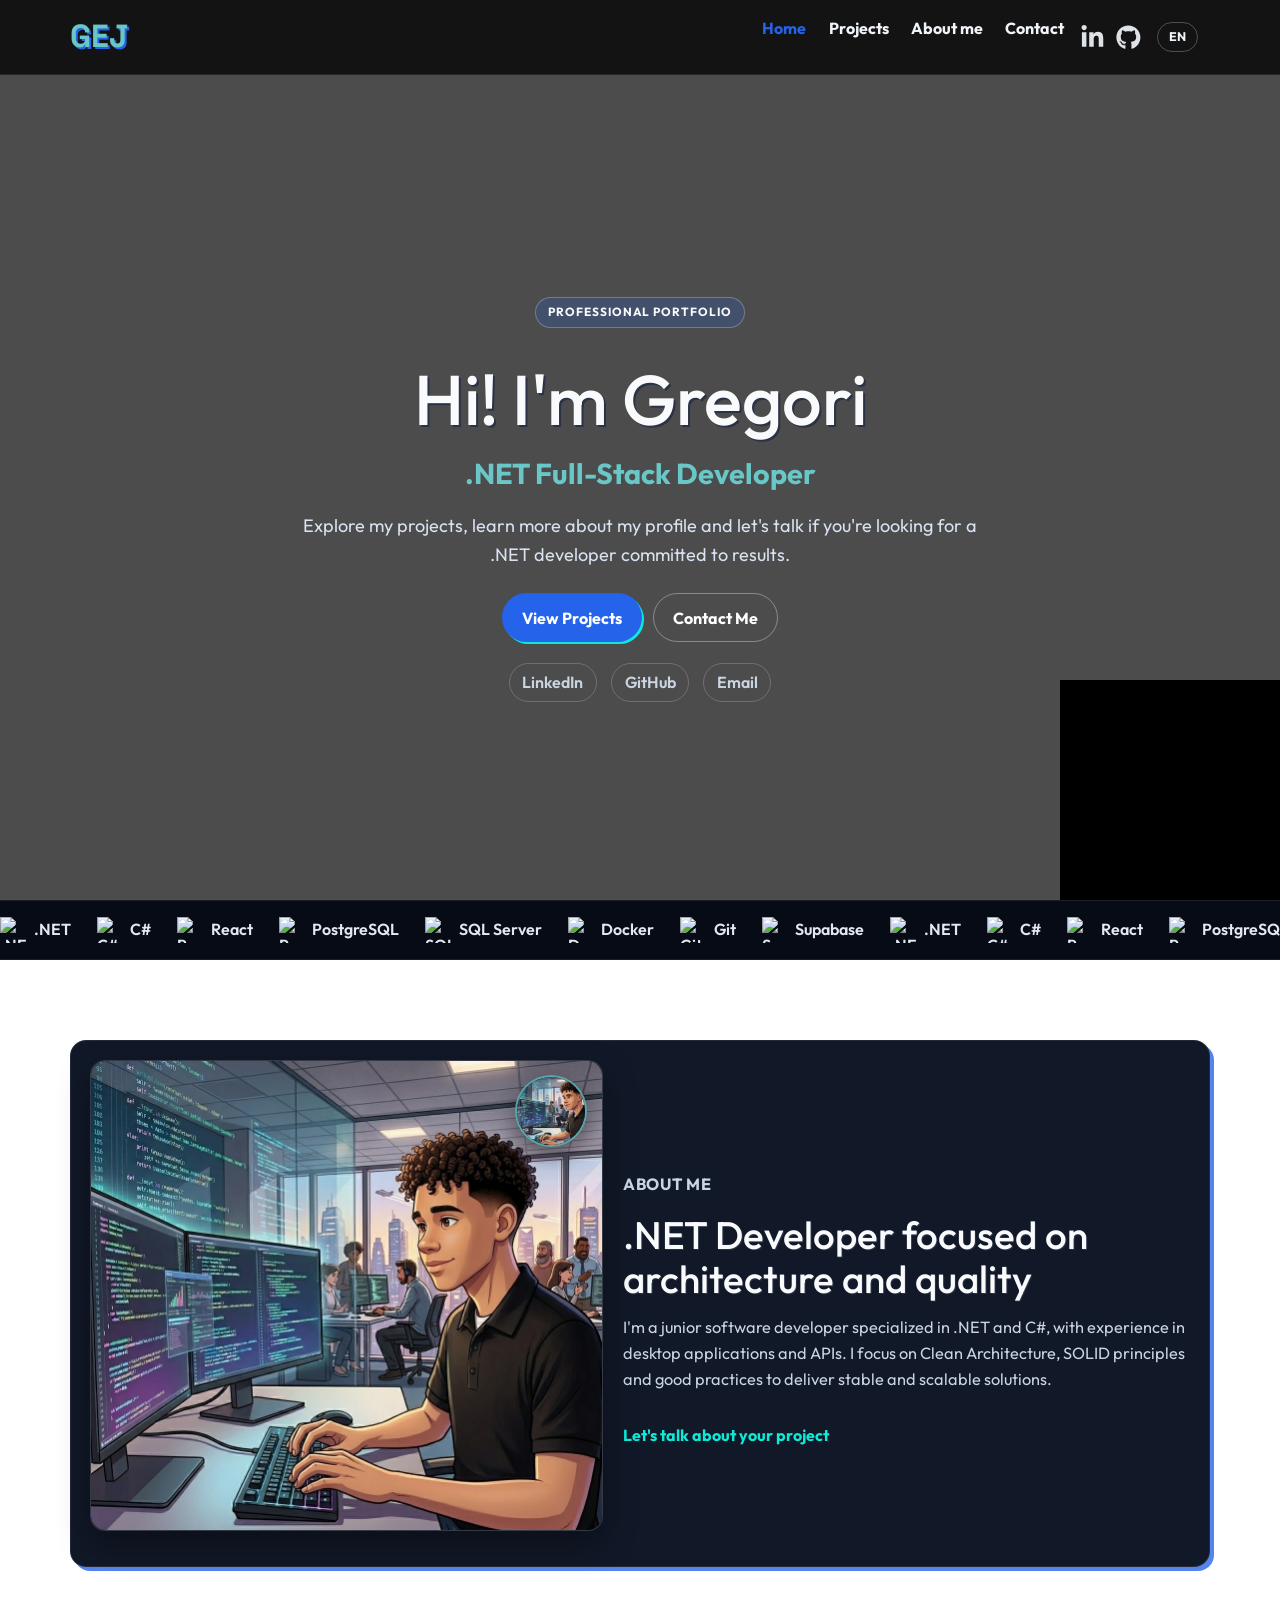
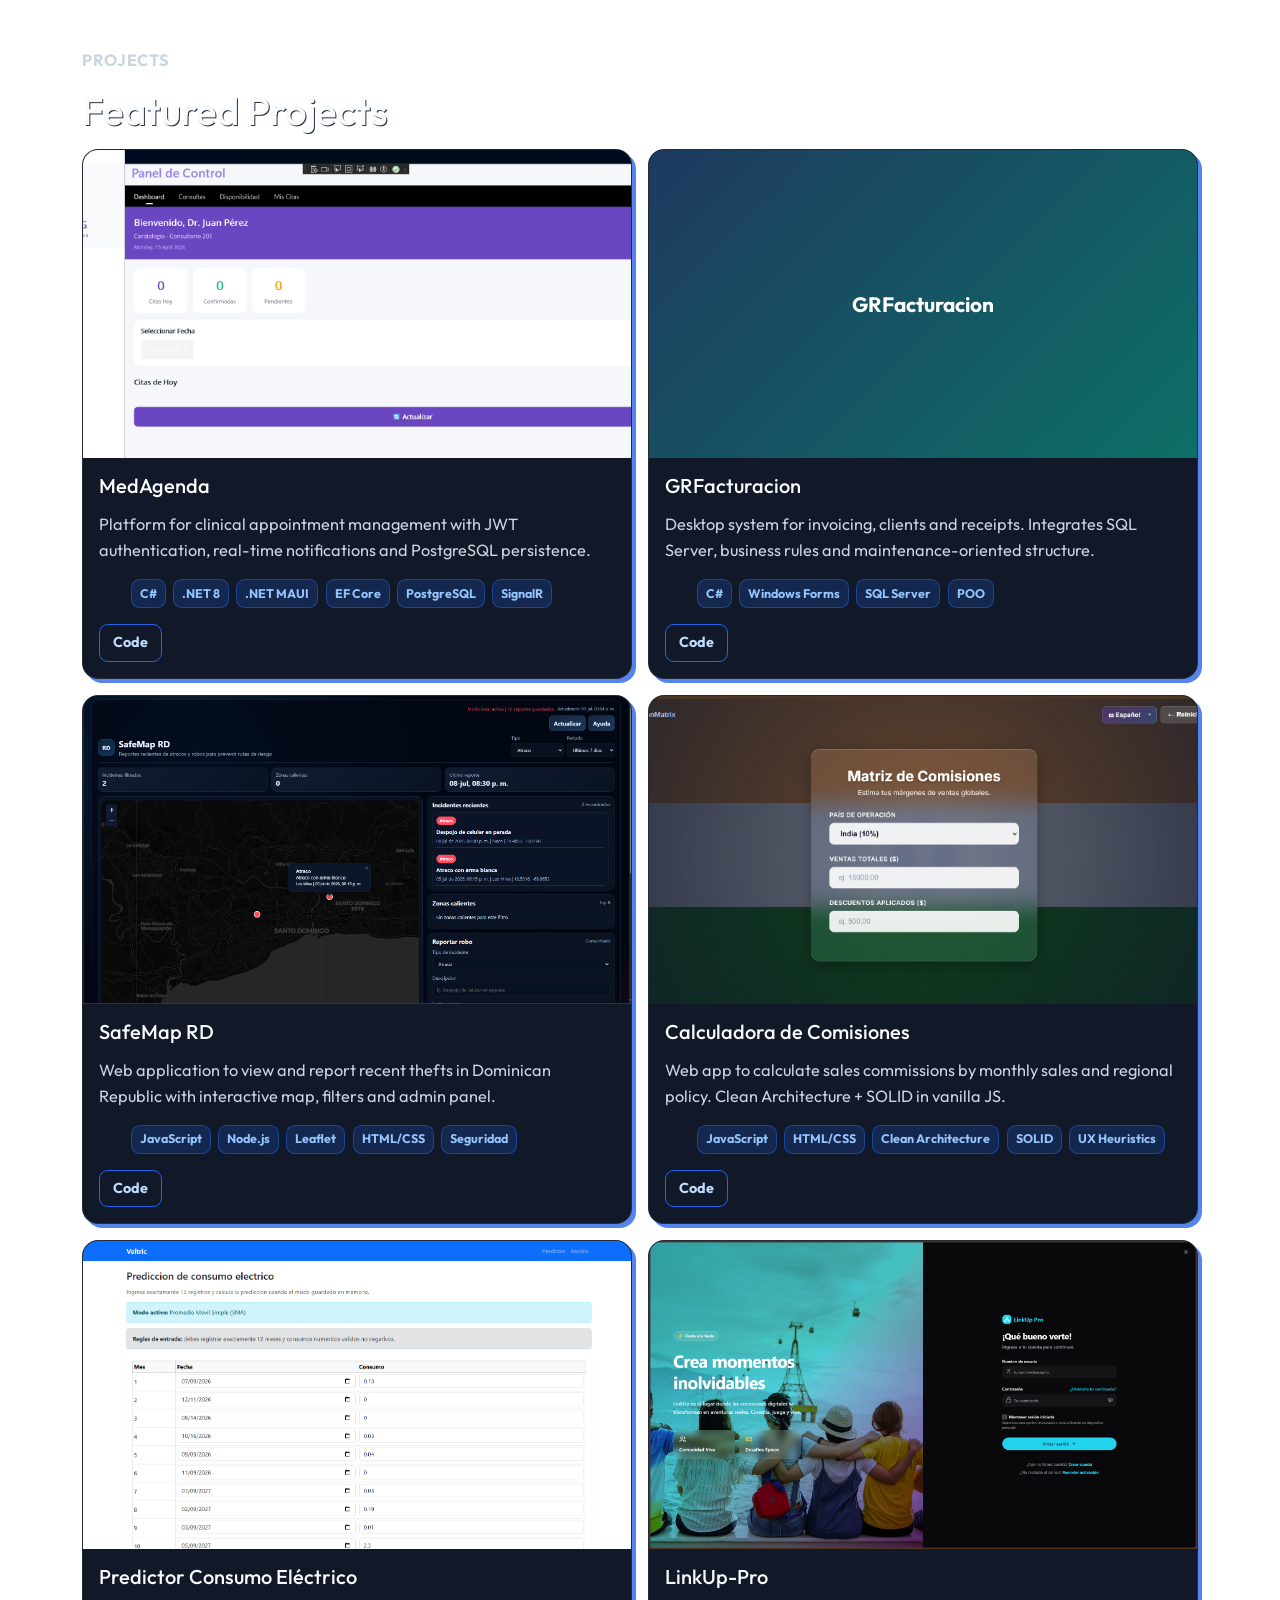
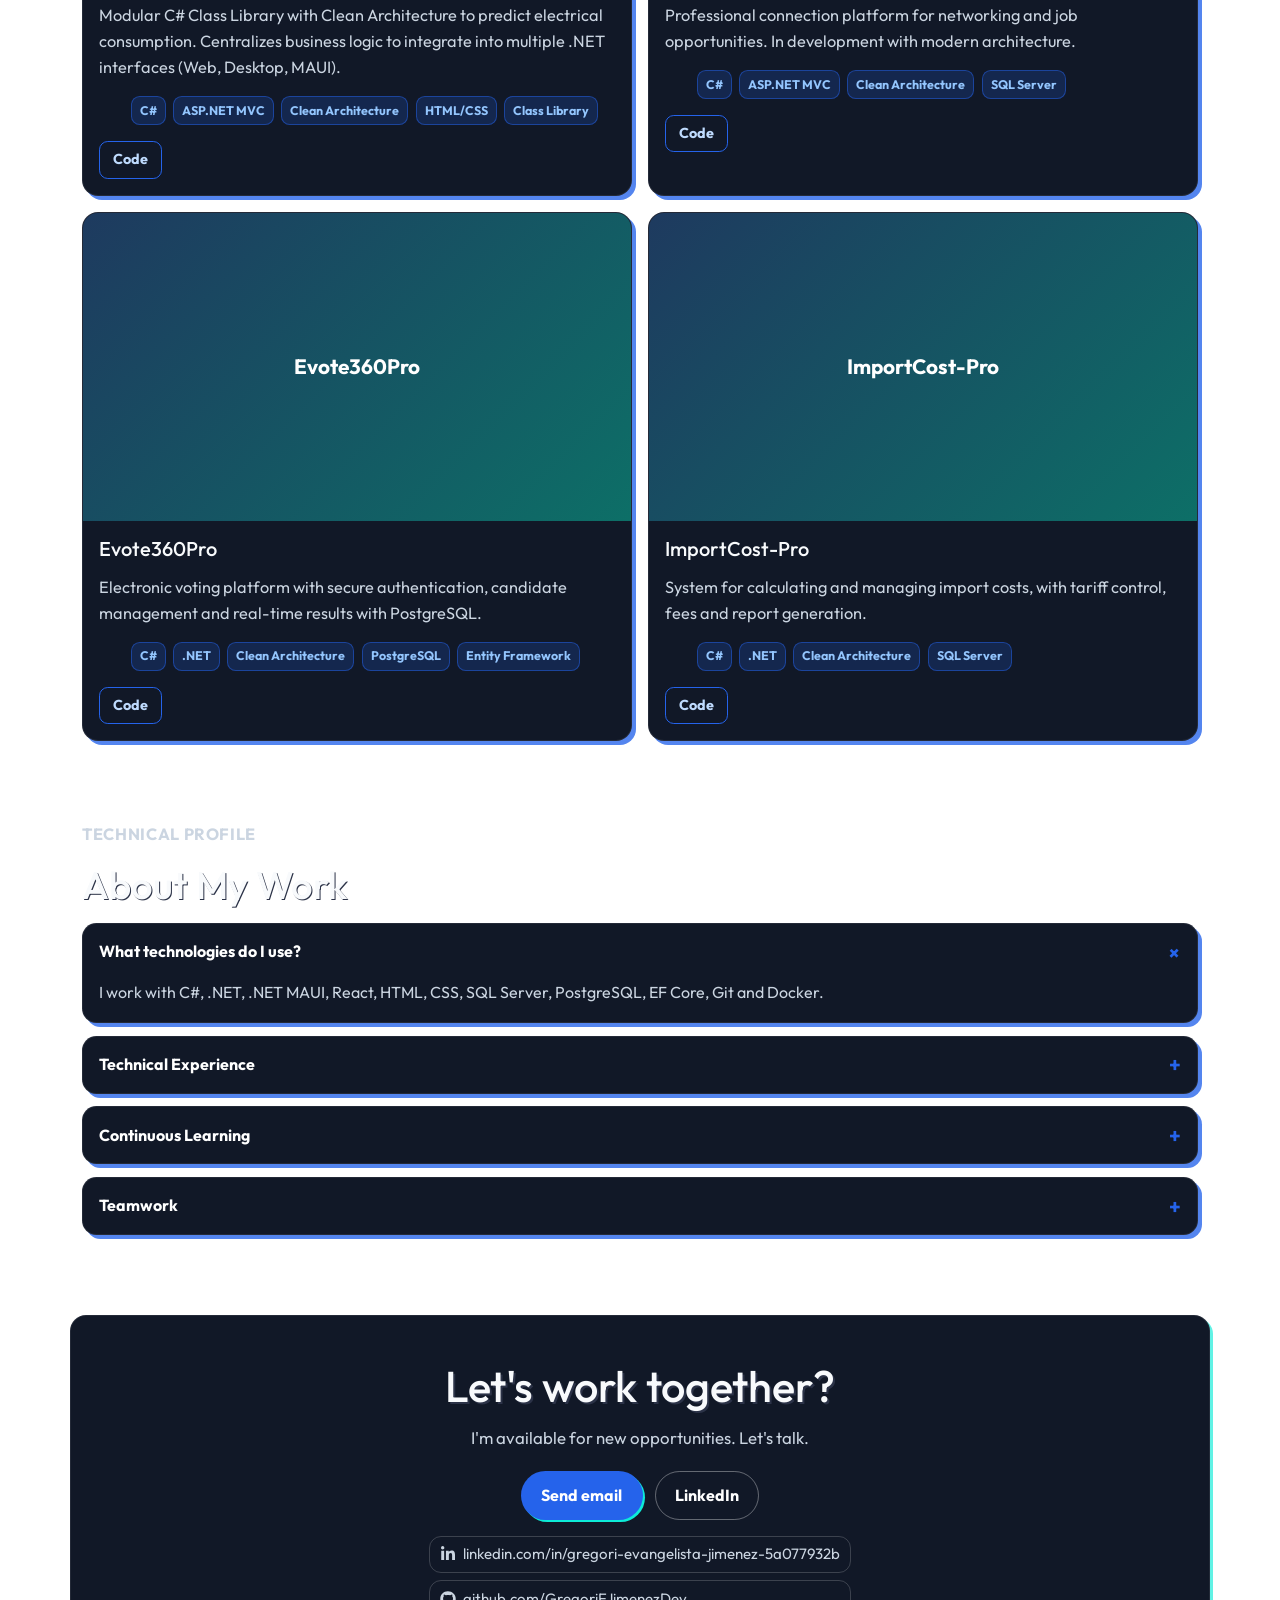
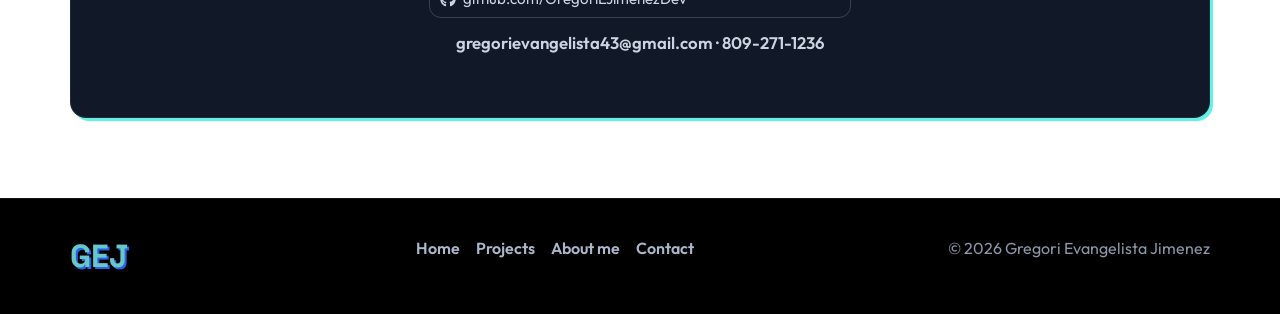
==== index.html @ 66a3172b "fix: CSS corrupto reparado, added watermark-cover div" ====
<!DOCTYPE html>
<html lang="es">
<head>
    <meta charset="UTF-8">
    <meta name="viewport" content="width=device-width, initial-scale=1.0">
    <meta name="description" content="Portafolio de Gregori Evangelista Jimenez, desarrollador .NET full-stack.">
    <meta name="author" content="Gregori Evangelista Jimenez">
    <title>Gregori Evangelista | Portafolio</title>
    <link rel="preconnect" href="https://fonts.googleapis.com">
    <link rel="preconnect" href="https://fonts.gstatic.com" crossorigin>
    <link href="https://fonts.googleapis.com/css2?family=Outfit:wght@400;500;600;700;800&family=Space+Grotesk:wght@500;700&display=swap" rel="stylesheet">
    <link href="https://cdn.jsdelivr.net/npm/bootstrap@5.3.3/dist/css/bootstrap.min.css" rel="stylesheet">
    <link rel="icon" type="image/svg+xml" href="favicon.svg">
    <link rel="stylesheet" href="styles.css">
    <script src="script.js" defer></script>
</head>
<body>

    <div class="bg-video-container">
        <video autoplay muted loop playsinline class="bg-video">
            <source src="G.mp4" type="video/mp4">
        </video>
        <div class="bg-overlay"></div>
        <div class="watermark-cover"></div>
    </div>

    <header class="site-header">
        <nav class="nav container">
            <a class="brand" href="#inicio">GEJ</a>
            <button class="menu-btn" id="menuBtn" aria-expanded="false" aria-controls="navLinks" aria-label="Abrir menu">
                Menu
            </button>
            <div class="nav-right">
                <ul class="nav-links" id="navLinks">
                    <li><a href="#inicio" data-i18n="nav-home">Inicio</a></li>
                    <li><a href="#proyectos" data-i18n="nav-projects">Proyectos</a></li>
                    <li><a href="#sobre-mi" data-i18n="nav-about">Sobre mi</a></li>
                    <li><a href="#contacto" data-i18n="nav-contact">Contacto</a></li>
                </ul>
                <div class="nav-social" aria-label="Redes en barra de navegacion">
                    <a href="https://linkedin.com/in/gregori-evangelista-jimenez-5a077932b" target="_blank" rel="noreferrer" title="LinkedIn">
                        <svg viewBox="0 0 448 512" aria-hidden="true">
                            <path d="M100.28 448H7.4V148.9h92.88zM53.79 108.1C24.09 108.1 0 83.5 0 53.8a53.79 53.79 0 0 1 107.58 0c0 29.7-24.1 54.3-53.79 54.3zM447.9 448h-92.68V302.4c0-34.7-.7-79.2-48.29-79.2-48.29 0-55.69 37.7-55.69 76.7V448h-92.78V148.9h89.08v40.8h1.3c12.4-23.5 42.69-48.3 87.88-48.3 94 0 111.28 61.9 111.28 142.3V448z"></path>
                        </svg>
                    </a>
                    <a href="https://github.com/GregoriEJimenezDev" target="_blank" rel="noreferrer" title="GitHub">
                        <svg viewBox="0 0 496 512" aria-hidden="true">
                            <path d="M165.9 397.4c0 2-2.3 3.6-5.2 3.6-3.3.3-5.6-1.3-5.6-3.6 0-2 2.3-3.6 5.2-3.6 3-.3 5.6 1.3 5.6 3.6zm-31.1-4.5c-.7 2 1.3 4.3 4.3 4.9 2.6 1 5.6 0 6.2-2s-1.3-4.3-4.3-5.2c-2.6-.7-5.5.3-6.2 2.3zm44.2-1.7c-2.9.7-4.9 2.6-4.6 4.9.3 2 2.9 3.3 5.9 2.6 2.9-.7 4.9-2.6 4.6-4.6-.3-1.9-3-3.2-5.9-2.9zM244.8 8C106.1 8 0 113.3 0 252c0 110.9 69.8 205.8 169.5 239.2 12.8 2.3 17.3-5.6 17.3-12.1 0-6.2-.3-40.4-.3-61.4 0 0-70 15-84.7-29.8 0 0-11.4-29.1-27.8-36.6 0 0-22.9-15.7 1.6-15.4 0 0 24.9 2 38.6 25.8 21.9 38.6 58.6 27.5 72.9 20.9 2.3-16 8.8-27.1 16-33.7-55.9-6.2-112.3-14.3-112.3-110.5 0-27.5 7.6-41.3 23.6-58.9-2.6-6.5-11.1-33.3 2.6-67.9 20.9-6.5 69 27 69 27 20-5.6 41.5-8.5 62.8-8.5s42.8 2.9 62.8 8.5c0 0 48.1-33.6 69-27 13.7 34.7 5.2 61.4 2.6 67.9 16 17.7 25.8 31.5 25.8 58.9 0 96.5-58.9 104.2-114.8 110.5 9.2 7.9 17 22.9 17 46.4 0 33.7-.3 75.4-.3 83.6 0 6.5 4.6 14.4 17.3 12.1C428.2 457.8 496 362.9 496 252 496 113.3 383.5 8 244.8 8z"></path>
                        </svg>
                    </a>
                </div>
                <button class="lang-btn" id="langBtn" title="Cambiar idioma">ES</button>
            </div>
        </nav>
    </header>

    <main>
        <section class="hero" id="inicio">
            <div class="container hero-content">
                <p class="hero-kicker" data-i18n="hero-kicker">Portafolio profesional</p>
                <h1 data-i18n="hero-title">Hola! soy Gregori</h1>
                <p class="hero-role" id="typedText" aria-live="polite"></p>
                <p class="hero-copy" data-i18n="hero-desc">
                    Explora mis proyectos, conoce mas sobre mi perfil y hablemos si buscas un desarrollador .NET comprometido con resultados.
                </p>

                <div class="hero-actions">
                    <a class="btn btn-primary" href="#proyectos" data-i18n="hero-projects-btn">Ver proyectos</a>
                    <a class="btn btn-ghost" href="#contacto" data-i18n="hero-contact-btn">Contactame</a>
                </div>

                <div class="social-row" aria-label="Redes sociales">
                    <a href="https://linkedin.com/in/gregori-evangelista-jimenez-5a077932b" target="_blank" rel="noreferrer">LinkedIn</a>
                    <a href="https://github.com/GregoriEJimenezDev" target="_blank" rel="noreferrer">GitHub</a>
                    <a href="mailto:gregorievangelista43@gmail.com">Email</a>
                </div>
            </div>
        </section>

        <section class="tech-strip" aria-label="Tecnologias">
            <div class="tech-track">
                <div class="tech-item"><img src="https://cdn.jsdelivr.net/gh/devicons/devicon/icons/dot-net/dot-net-original.svg" alt=".NET"><span>.NET</span></div>
                <div class="tech-item"><img src="https://cdn.jsdelivr.net/gh/devicons/devicon/icons/csharp/csharp-original.svg" alt="C#"><span>C#</span></div>
                <div class="tech-item"><img src="https://cdn.jsdelivr.net/gh/devicons/devicon/icons/react/react-original.svg" alt="React"><span>React</span></div>
                <div class="tech-item"><img src="https://cdn.jsdelivr.net/gh/devicons/devicon/icons/postgresql/postgresql-original.svg" alt="PostgreSQL"><span>PostgreSQL</span></div>
                <div class="tech-item"><img src="https://cdn.jsdelivr.net/gh/devicons/devicon/icons/microsoftsqlserver/microsoftsqlserver-plain.svg" alt="SQL Server"><span>SQL Server</span></div>
                <div class="tech-item"><img src="https://cdn.jsdelivr.net/gh/devicons/devicon/icons/docker/docker-original.svg" alt="Docker"><span>Docker</span></div>
                <div class="tech-item"><img src="https://cdn.jsdelivr.net/gh/devicons/devicon/icons/git/git-original.svg" alt="Git"><span>Git</span></div>
                <div class="tech-item"><img src="https://seeklogo.com/images/S/supabase-logo-DCC676FFE2-seeklogo.com.png" alt="Supabase"><span>Supabase</span></div>

                <div class="tech-item"><img src="https://cdn.jsdelivr.net/gh/devicons/devicon/icons/dot-net/dot-net-original.svg" alt=".NET"><span>.NET</span></div>
                <div class="tech-item"><img src="https://cdn.jsdelivr.net/gh/devicons/devicon/icons/csharp/csharp-original.svg" alt="C#"><span>C#</span></div>
                <div class="tech-item"><img src="https://cdn.jsdelivr.net/gh/devicons/devicon/icons/react/react-original.svg" alt="React"><span>React</span></div>
                <div class="tech-item"><img src="https://cdn.jsdelivr.net/gh/devicons/devicon/icons/postgresql/postgresql-original.svg" alt="PostgreSQL"><span>PostgreSQL</span></div>
                <div class="tech-item"><img src="https://cdn.jsdelivr.net/gh/devicons/devicon/icons/microsoftsqlserver/microsoftsqlserver-plain.svg" alt="SQL Server"><span>SQL Server</span></div>
                <div class="tech-item"><img src="https://cdn.jsdelivr.net/gh/devicons/devicon/icons/docker/docker-original.svg" alt="Docker"><span>Docker</span></div>
                <div class="tech-item"><img src="https://cdn.jsdelivr.net/gh/devicons/devicon/icons/git/git-original.svg" alt="Git"><span>Git</span></div>
                <div class="tech-item"><img src="https://seeklogo.com/images/S/supabase-logo-DCC676FFE2-seeklogo.com.png" alt="Supabase"><span>Supabase</span></div>
            </div>
        </section>

        <section class="section reveal" id="sobre-mi">
            <div class="container about-grid">
                <div class="about-image-wrap">
                    <div class="about-photo-card" id="aboutPhotoCard" tabindex="0" role="img" aria-label="">
                        <video src="RE.mp4" class="about-video" muted loop playsinline preload="auto" poster="gregori-photo.jpg"></video>
                        <div class="greeting-character" id="greetingCharacter" aria-hidden="true">
                            <img src="gregori-photo.jpg" alt="" class="greeting-avatar" loading="lazy">
                        </div>
                        <div class="greeting-bubble" id="greetingBubble" aria-hidden="true" data-i18n="greeting">Hola, bienvenido</div>
                    </div>
                    <p class="photo-note"></p>
                </div>
                <div>
                    <p class="section-kicker" data-i18n="about-kicker">Sobre mi</p>
                    <h2 data-i18n="about-title">Desarrollador .NET enfocado en arquitectura y calidad</h2>
                    <p data-i18n="about-desc">
                        Soy desarrollador de software junior especializado en .NET y C#, con experiencia en aplicaciones desktop y APIs.
                        Me enfoco en Clean Architecture, principios SOLID y buenas practicas para entregar soluciones estables y escalables.
                    </p>
                    <a class="text-link" href="#contacto" data-i18n="about-link">Hablemos de tu proyecto</a>
                </div>
            </div>
        </section>

        <section class="section reveal" id="proyectos">
            <div class="container">
                <div class="section-head">
                    <p class="section-kicker" data-i18n="projects-kicker">Proyectos</p>
                    <h2 data-i18n="projects-title">Proyectos destacados</h2>
                </div>

                <div class="project-grid">
                    <article class="project-card">
                        <img src="medagenda-portada.png" alt="MedAgenda" class="project-image" loading="lazy">
                        <div class="project-content">
                            <h3>MedAgenda</h3>
                            <p data-i18n="project-1-desc">
                                Plataforma para gestion de consultas clinicas con autenticacion JWT,
                                notificaciones en tiempo real y persistencia en PostgreSQL.
                            </p>
                            <ul class="tag-list">
                                <li>C#</li>
                                <li>.NET 8</li>
                                <li>.NET MAUI</li>
                                <li>EF Core</li>
                                <li>PostgreSQL</li>
                                <li>SignalR</li>
                            </ul>
                            <div class="project-actions">
                                <a href="https://github.com/Johanvasquezdev/MedAgenda" target="_blank" rel="noreferrer" data-i18n="code-link">Codigo</a>
                            </div>
                        </div>
                    </article>

                    <article class="project-card">
                        <div class="project-image project-image-fallback">
                            <span>GRFacturacion</span>
                        </div>
                        <div class="project-content">
                            <h3>GRFacturacion</h3>
                            <p data-i18n="project-2-desc">
                                Sistema de escritorio para facturacion, clientes y recibos.
                                Integra SQL Server, reglas de negocio y estructura orientada a mantenimiento.
                            </p>
                            <ul class="tag-list">
                                <li>C#</li>
                                <li>Windows Forms</li>
                                <li>SQL Server</li>
                                <li>POO</li>
                            </ul>
                            <div class="project-actions">
                                <a href="https://github.com/GregoriEJimenezDev/GRFacturacion_Sistema" target="_blank" rel="noreferrer" data-i18n="code-link">Codigo</a>
                            </div>
                        </div>
                    </article>

                    <article class="project-card">
                        <img src="safemap-portada.png" alt="SafeMap RD" class="project-image" loading="lazy">
                        <div class="project-content">
                            <h3>SafeMap RD</h3>
                            <p data-i18n="project-3-desc">
                                Aplicación web para visualizar y reportar robos recientes en
                                República Dominicana con mapa interactivo, filtros y panel admin.
                            </p>
                            <ul class="tag-list">
                                <li>JavaScript</li>
                                <li>Node.js</li>
                                <li>Leaflet</li>
                                <li>HTML/CSS</li>
                                <li>Seguridad</li>
                            </ul>
                            <div class="project-actions">
                                <a href="https://github.com/GregoriEJimenezDev/Safety" target="_blank" rel="noreferrer" data-i18n="code-link">Codigo</a>
                            </div>
                        </div>
                    </article>

                    <article class="project-card">
                        <img src="CalculadorComision.png" alt="Calculadora de Comisiones" class="project-image" loading="lazy">
                        <div class="project-content">
                            <h3>Calculadora de Comisiones</h3>
                            <p data-i18n="project-4-desc">
                                App web para calcular comisiones de vendedores por ventas mensuales
                                y política regional. Clean Architecture + SOLID en vanilla JS.
                            </p>
                            <ul class="tag-list">
                                <li>JavaScript</li>
                                <li>HTML/CSS</li>
                                <li>Clean Architecture</li>
                                <li>SOLID</li>
                                <li>UX Heuristics</li>
                            </ul>
                            <div class="project-actions">
                                <a href="https://github.com/GregoriEJimenezDev/CalculadoraComisionVentas" target="_blank" rel="noreferrer" data-i18n="code-link">Codigo</a>
                            </div>
                        </div>
                    </article>

                    <article class="project-card">
                        <img src="ConsumoElectrico.png" alt="Predictor Consumo Eléctrico" class="project-image" loading="lazy">
                        <div class="project-content">
                            <h3>Predictor Consumo Eléctrico</h3>
                            <p data-i18n="project-5-desc">
                                Class Library modular en C# con Clean Architecture para predecir
                                consumo eléctrico. Centraliza la lógica de negocio para integrarse
                                en múltiples interfaces .NET (Web, Desktop, MAUI).
                            </p>
                            <ul class="tag-list">
                                <li>C#</li>
                                <li>ASP.NET MVC</li>
                                <li>Clean Architecture</li>
                                <li>HTML/CSS</li>
                                <li>Class Library</li>
                            </ul>
                            <div class="project-actions">
                                <a href="https://github.com/GregoriEJimenezDev/PredicadorConsumoElectrico" target="_blank" rel="noreferrer" data-i18n="code-link">Codigo</a>
                            </div>
                        </div>
                    </article>

                    <article class="project-card">
                        <img src="linkPro.png" alt="LinkUp-Pro" class="project-image" loading="lazy">
                        <div class="project-content">
                            <h3>LinkUp-Pro</h3>
                            <p data-i18n="project-6-desc">
                                Plataforma de conexión profesional para networking y
                                oportunidades laborales. En desarrollo con arquitectura moderna.
                            </p>
                            <ul class="tag-list">
                                <li>C#</li>
                                <li>ASP.NET MVC</li>
                                <li>Clean Architecture</li>
                                <li>SQL Server</li>
                            </ul>
                            <div class="project-actions">
                                <a href="https://github.com/GregoriEJimenezDev/LinkUp-Pro" target="_blank" rel="noreferrer" data-i18n="code-link">Codigo</a>
                            </div>
                        </div>
                    </article>

                    <article class="project-card">
                        <div class="project-image project-image-fallback">
                            <span>Evote360Pro</span>
                        </div>
                        <div class="project-content">
                            <h3>Evote360Pro</h3>
                            <p data-i18n="project-7-desc">
                                Plataforma de votación electrónica con autenticación segura,
                                gestión de candidatos y resultados en tiempo real con PostgreSQL.
                            </p>
                            <ul class="tag-list">
                                <li>C#</li>
                                <li>.NET</li>
                                <li>Clean Architecture</li>
                                <li>PostgreSQL</li>
                                <li>Entity Framework</li>
                            </ul>
                            <div class="project-actions">
                                <a href="https://github.com/GregoriEJimenezDev/Evote360Pro" target="_blank" rel="noreferrer" data-i18n="code-link">Codigo</a>
                            </div>
                        </div>
                    </article>

                    <article class="project-card">
                        <div class="project-image project-image-fallback">
                            <span>ImportCost-Pro</span>
                        </div>
                        <div class="project-content">
                            <h3>ImportCost-Pro</h3>
                            <p data-i18n="project-8-desc">
                                Sistema para cálculo y gestión de costos de importación,
                                con control de aranceles, tasas y generación de reportes.
                            </p>
                            <ul class="tag-list">
                                <li>C#</li>
                                <li>.NET</li>
                                <li>Clean Architecture</li>
                                <li>SQL Server</li>
                            </ul>
                            <div class="project-actions">
                                <a href="https://github.com/Johanvasquezdev/ImportCost-Pro" target="_blank" rel="noreferrer" data-i18n="code-link">Codigo</a>
                            </div>
                        </div>
                    </article>
                </div>
            </div>
        </section>

        <section class="section reveal" id="perfil-tecnico">
            <div class="container">
                <div class="section-head">
                    <p class="section-kicker" data-i18n="tech-kicker">Perfil tecnico</p>
                    <h2 data-i18n="tech-title">Sobre mi trabajo</h2>
                </div>

                <div class="faq-list">
                    <article class="faq-item is-open">
                        <button class="faq-question" type="button" aria-expanded="true">
                            <span data-i18n="faq-1-q">Que tecnologias uso?</span>
                            <span class="faq-symbol">+</span>
                        </button>
                        <div class="faq-answer" data-i18n="faq-1-a">
                            Trabajo con C#, .NET, .NET MAUI, React, HTML, CSS, SQL Server, PostgreSQL, EF Core, Git y Docker.
                        </div>
                    </article>

                    <article class="faq-item">
                        <button class="faq-question" type="button" aria-expanded="false">
                            <span data-i18n="faq-2-q">Experiencia tecnica</span>
                            <span class="faq-symbol">+</span>
                        </button>
                        <div class="faq-answer" data-i18n="faq-2-a">
                            Desarrollo aplicaciones desktop de alto rendimiento y servicios backend con APIs REST,
                            aplicando buenas practicas de arquitectura y codigo mantenible.
                        </div>
                    </article>

                    <article class="faq-item">
                        <button class="faq-question" type="button" aria-expanded="false">
                            <span data-i18n="faq-3-q">Formacion continua</span>
                            <span class="faq-symbol">+</span>
                        </button>
                        <div class="faq-answer" data-i18n="faq-3-a">
                            Mantengo aprendizaje continuo en patrones de diseno, arquitectura limpia y mejora de procesos
                            para entregar software confiable en entornos reales.
                        </div>
                    </article>

                    <article class="faq-item">
                        <button class="faq-question" type="button" aria-expanded="false">
                            <span data-i18n="faq-4-q">Trabajo en equipo</span>
                            <span class="faq-symbol">+</span>
                        </button>
                        <div class="faq-answer" data-i18n="faq-4-a">
                            Me adapto bien a equipos multidisciplinarios, flujo con Git/GitHub y colaboracion con enfoque en calidad,
                            comunicacion clara y entrega iterativa.
                        </div>
                    </article>
                </div>
            </div>
        </section>

        <section class="cta-section reveal" id="contacto">
            <div class="container cta-box">
                <h2 data-i18n="cta-title">Trabajamos juntos?</h2>
                <p data-i18n="cta-desc">Estoy disponible para nuevas oportunidades. Hablemos.</p>
                <div class="cta-actions">
                    <a class="btn btn-primary" href="mailto:gregorievangelista43@gmail.com" data-i18n="cta-email-btn">Enviar email</a>
                    <a class="btn btn-ghost" href="https://linkedin.com/in/gregori-evangelista-jimenez-5a077932b" target="_blank" rel="noreferrer" data-i18n="cta-linkedin-btn">LinkedIn</a>
                </div>
                <div class="contact-social-links">
                    <a href="https://linkedin.com/in/gregori-evangelista-jimenez-5a077932b" target="_blank" rel="noreferrer">
                        <svg viewBox="0 0 448 512" aria-hidden="true">
                            <path d="M100.28 448H7.4V148.9h92.88zM53.79 108.1C24.09 108.1 0 83.5 0 53.8a53.79 53.79 0 0 1 107.58 0c0 29.7-24.1 54.3-53.79 54.3zM447.9 448h-92.68V302.4c0-34.7-.7-79.2-48.29-79.2-48.29 0-55.69 37.7-55.69 76.7V448h-92.78V148.9h89.08v40.8h1.3c12.4-23.5 42.69-48.3 87.88-48.3 94 0 111.28 61.9 111.28 142.3V448z"></path>
                        </svg>
                        <span>linkedin.com/in/gregori-evangelista-jimenez-5a077932b</span>
                    </a>
                    <a href="https://github.com/GregoriEJimenezDev" target="_blank" rel="noreferrer">
                        <svg viewBox="0 0 496 512" aria-hidden="true">
                            <path d="M165.9 397.4c0 2-2.3 3.6-5.2 3.6-3.3.3-5.6-1.3-5.6-3.6 0-2 2.3-3.6 5.2-3.6 3-.3 5.6 1.3 5.6 3.6zm-31.1-4.5c-.7 2 1.3 4.3 4.3 4.9 2.6 1 5.6 0 6.2-2s-1.3-4.3-4.3-5.2c-2.6-.7-5.5.3-6.2 2.3zm44.2-1.7c-2.9.7-4.9 2.6-4.6 4.9.3 2 2.9 3.3 5.9 2.6 2.9-.7 4.9-2.6 4.6-4.6-.3-1.9-3-3.2-5.9-2.9zM244.8 8C106.1 8 0 113.3 0 252c0 110.9 69.8 205.8 169.5 239.2 12.8 2.3 17.3-5.6 17.3-12.1 0-6.2-.3-40.4-.3-61.4 0 0-70 15-84.7-29.8 0 0-11.4-29.1-27.8-36.6 0 0-22.9-15.7 1.6-15.4 0 0 24.9 2 38.6 25.8 21.9 38.6 58.6 27.5 72.9 20.9 2.3-16 8.8-27.1 16-33.7-55.9-6.2-112.3-14.3-112.3-110.5 0-27.5 7.6-41.3 23.6-58.9-2.6-6.5-11.1-33.3 2.6-67.9 20.9-6.5 69 27 69 27 20-5.6 41.5-8.5 62.8-8.5s42.8 2.9 62.8 8.5c0 0 48.1-33.6 69-27 13.7 34.7 5.2 61.4 2.6 67.9 16 17.7 25.8 31.5 25.8 58.9 0 96.5-58.9 104.2-114.8 110.5 9.2 7.9 17 22.9 17 46.4 0 33.7-.3 75.4-.3 83.6 0 6.5 4.6 14.4 17.3 12.1C428.2 457.8 496 362.9 496 252 496 113.3 383.5 8 244.8 8z"></path>
                        </svg>
                        <span>github.com/GregoriEJimenezDev</span>
                    </a>
                </div>
                <p class="contact-line">gregorievangelista43@gmail.com · 809-271-1236</p>
            </div>
        </section>
    </main>

    <footer class="site-footer">
        <div class="container footer-grid">
            <a class="brand" href="#inicio">GEJ</a>
            <ul>
                <li><a href="#inicio" data-i18n="nav-home">Inicio</a></li>
                <li><a href="#proyectos" data-i18n="nav-projects">Proyectos</a></li>
                <li><a href="#sobre-mi" data-i18n="nav-about">Sobre mi</a></li>
                <li><a href="#contacto" data-i18n="nav-contact">Contacto</a></li>
            </ul>
            <p>© <span id="year"></span> Gregori Evangelista Jimenez</p>
        </div>
    </footer>
    <script src="https://cdn.jsdelivr.net/npm/bootstrap@5.3.3/dist/js/bootstrap.bundle.min.js"></script>
</body>
</html>
---- styles.css ----
:root {
    --bg: #000000;
    --bg-soft: #0d1220;
    --panel: #111827;
    --panel-soft: #0f172a;
    --text: #f8fafc;
    --muted: #cbd5e1;
    --line: rgba(148, 163, 184, 0.26);
    --blue: #2563eb;
    --cyan: #0debd8;
    --cyan-strong: #69c7c7;
    --shadow-blue: 4px 4px 0 rgba(37, 99, 235, 0.78);
}

* {
    box-sizing: border-box;
    margin: 0;
    padding: 0;
}

html {
    scroll-behavior: smooth;
    background: transparent;
}

body {
    font-family: "Outfit", sans-serif;
    color: var(--text);
    line-height: 1.6;
    overflow-x: hidden;
}

.bg-video-container {
    position: fixed;
    top: 0;
    left: 0;
    width: 100vw;
    height: 100vh;
    z-index: -1;
    overflow: hidden;
}

.bg-video {
    width: 100%;
    height: 100%;
    object-fit: cover;
}

.bg-overlay {
    position: absolute;
    top: 0;
    left: 0;
    width: 100%;
    height: 100%;
    background: rgba(0, 0, 0, 0.7);
}

.watermark-cover {
    position: fixed;
    bottom: 0;
    right: 0;
    width: 220px;
    height: 220px;
    background: #000;
    z-index: 0;
    pointer-events: none;
}

a {
    color: inherit;
    text-decoration: none;
}

.container {
    width: min(1140px, 92%);
    margin: 0 auto;
}

.lang-btn {
    background: transparent;
    color: #f1f5f9;
    border: 1px solid rgba(255, 255, 255, 0.25);
    border-radius: 999px;
    padding: 0.3rem 0.65rem;
    font-size: 0.78rem;
    font-weight: 700;
    cursor: pointer;
    text-transform: uppercase;
    letter-spacing: 0.04em;
    line-height: 1.4;
    font-family: "Outfit", sans-serif;
    transition: color 0.2s ease, border-color 0.2s ease;
}

.lang-btn:hover {
    color: var(--cyan-strong);
    border-color: var(--cyan-strong);
}

.site-header {
    position: fixed;
    top: 0;
    left: 0;
    width: 100%;
    z-index: 40;
    background: rgba(0, 0, 0, 0.75);
    backdrop-filter: blur(12px);
    border-bottom: 1px solid rgba(255, 255, 255, 0.08);
}

.nav {
    min-height: 74px;
    display: flex;
    align-items: center;
    justify-content: space-between;
    gap: 1rem;
}

.brand {
    font-family: "Space Grotesk", sans-serif;
    font-size: 2rem;
    font-weight: 700;
    color: var(--cyan-strong);
    text-shadow: 1.5px 1.5px 0 var(--blue);
}

.menu-btn {
    display: none;
    border: 1px solid rgba(255, 255, 255, 0.2);
    border-radius: 999px;
    background: transparent;
    color: #fff;
    font-weight: 600;
    padding: 0.38rem 0.9rem;
    cursor: pointer;
}

.nav-right {
    display: flex;
    align-items: center;
    gap: 1rem;
}

.nav-links {
    list-style: none;
    display: flex;
    align-items: center;
    gap: 1.4rem;
}

.nav-links a {
    font-weight: 700;
    color: #f1f5f9;
    transition: color 0.2s ease;
}

.nav-links a:hover,
.nav-links a.active {
    color: var(--blue);
}

.nav-social {
    display: flex;
    align-items: center;
    gap: 0.7rem;
}

.nav-social a {
    display: inline-flex;
    align-items: center;
    justify-content: center;
    color: #f1f5f9;
    opacity: 0.92;
    transition: color 0.2s ease, transform 0.2s ease;
}

.nav-social a:hover {
    color: var(--cyan-strong);
    transform: translateY(-1px);
}

.nav-social svg {
    width: 1.55rem;
    height: 1.55rem;
    fill: currentColor;
}

.hero {
    min-height: 100vh;
    display: grid;
    place-items: center;
    position: relative;
    overflow: hidden;
}

.hero-content {
    position: relative;
    z-index: 1;
    text-align: center;
    padding-top: 6.2rem;
}

.hero-kicker {
    display: inline-flex;
    padding: 0.3rem 0.75rem;
    border-radius: 999px;
    border: 1px solid rgba(255, 255, 255, 0.25);
    background: rgba(37, 99, 235, 0.2);
    font-size: 0.74rem;
    letter-spacing: 0.08em;
    text-transform: uppercase;
    font-weight: 700;
}

.hero h1 {
    margin-top: 1.2rem;
    font-size: clamp(2.3rem, 7vw, 4.4rem);
    line-height: 1.05;
    text-shadow: 2px 2px 0 #2b3247;
}

.hero-role {
    margin-top: 0.8rem;
    min-height: 2.1rem;
    font-size: clamp(1.15rem, 3.6vw, 1.8rem);
    font-weight: 700;
    color: var(--cyan-strong);
}

.hero-copy {
    margin: 1rem auto 0;
    max-width: 700px;
    color: #d9e2f1;
    font-size: clamp(1rem, 2vw, 1.13rem);
}

.hero-actions {
    margin-top: 1.5rem;
    display: flex;
    justify-content: center;
    flex-wrap: wrap;
    gap: 0.7rem;
}

.btn {
    border-radius: 999px;
    padding: 0.72rem 1.2rem;
    font-weight: 700;
    border: 1px solid transparent;
    transition: transform 0.2s ease, box-shadow 0.2s ease;
}

.btn:hover {
    transform: translateY(-2px);
}

.btn-primary {
    background: var(--blue);
    color: #fff;
    box-shadow: 2px 2px 0 var(--cyan);
}

.btn-ghost {
    background: transparent;
    color: #fff;
    border-color: rgba(255, 255, 255, 0.35);
}

.social-row {
    margin-top: 1.3rem;
    display: flex;
    justify-content: center;
    flex-wrap: wrap;
    gap: 0.9rem;
}

.social-row a {
    color: #cbd5e1;
    border: 1px solid rgba(255, 255, 255, 0.2);
    border-radius: 999px;
    padding: 0.35rem 0.78rem;
    font-weight: 600;
    transition: color 0.2s ease, border-color 0.2s ease;
}

.social-row a:hover {
    color: var(--cyan);
    border-color: var(--cyan);
}

.tech-strip {
    overflow: hidden;
    border-top: 1px solid rgba(255, 255, 255, 0.08);
    border-bottom: 1px solid rgba(255, 255, 255, 0.08);
    background: #070b16;
}

.tech-track {
    width: max-content;
    display: flex;
    align-items: center;
    gap: 1.6rem;
    padding: 1rem 0;
    animation: techScroll 45s linear infinite;
}

.tech-strip:hover .tech-track {
    animation-play-state: paused;
}

.tech-item {
    display: flex;
    align-items: center;
    gap: 0.52rem;
    color: #e2e8f0;
    font-weight: 600;
}

.tech-item img {
    width: 1.6rem;
    height: 1.6rem;
    object-fit: contain;
}

.section {
    margin-top: 5rem;
}

.about-grid {
    background: var(--panel);
    border-radius: 1rem;
    padding: 1.2rem;
    border: 1px solid rgba(255, 255, 255, 0.08);
    display: grid;
    grid-template-columns: 0.95fr 1.05fr;
    gap: 1.25rem;
    align-items: center;
    box-shadow: var(--shadow-blue);
}

.about-image-wrap {
    height: 100%;
}

.about-photo-card {
    position: relative;
    border-radius: 0.9rem;
    overflow: hidden;
    border: 1px solid rgba(255, 255, 255, 0.15);
    box-shadow: 0 14px 32px rgba(0, 0, 0, 0.35);
    transition: transform 0.2s ease, box-shadow 0.2s ease;
    transform-style: preserve-3d;
    --tilt-x: 0deg;
    --tilt-y: 0deg;
    --lift: 0px;
    transform: perspective(950px) rotateX(var(--tilt-x)) rotateY(var(--tilt-y)) translateY(var(--lift));
    cursor: pointer;
}

.about-photo-card:hover {
    --lift: -4px;
    box-shadow: 0 18px 36px rgba(0, 0, 0, 0.45);
}

.about-photo-card:focus-visible {
    outline: 2px solid var(--cyan);
    outline-offset: 3px;
}

.about-video {
    width: 100%;
    min-height: 250px;
    object-fit: cover;
    border-radius: 0.9rem;
    display: block;
}

.greeting-avatar {
    width: 100%;
    height: 100%;
    object-fit: cover;
    object-position: 58% 22%;
    transform: scale(1.28);
}

.greeting-character {
    position: absolute;
    right: 0.9rem;
    top: 0.9rem;
    width: 72px;
    height: 72px;
    border-radius: 999px;
    border: 2px solid rgba(105, 199, 199, 0.82);
    overflow: hidden;
    box-shadow: 0 10px 24px rgba(0, 0, 0, 0.45);
    background: #0b1220;
    transform-origin: 78% 78%;
}



.greeting-bubble {
    position: absolute;
    right: 0.9rem;
    top: 5.9rem;
    font-size: 0.76rem;
    font-weight: 700;
    color: #e2e8f0;
    background: rgba(0, 0, 0, 0.9);
    border: 1px solid rgba(105, 199, 199, 0.65);
    border-radius: 999px;
    padding: 0.26rem 0.62rem;
    opacity: 0;
    transform: translateY(-8px);
    transition: opacity 0.2s ease, transform 0.2s ease;
    pointer-events: none;
}

.about-photo-card.is-greeting .greeting-character {
    animation: characterSalute 1.1s ease-in-out;
}

.about-photo-card.is-greeting .greeting-bubble {
    opacity: 1;
    transform: translateY(0);
}

.photo-note {
    margin-top: 0.5rem;
    font-size: 0.9rem;
    color: #9fb0c9;
}

.section-kicker {
    color: var(--cyan-strong);
    font-weight: 700;
    letter-spacing: 0.04em;
    text-transform: uppercase;
    font-size: 0.78rem;
}

.section h2 {
    margin-top: 0.5rem;
    font-size: clamp(1.6rem, 3.6vw, 2.4rem);
    line-height: 1.15;
    text-shadow: 1px 1px 0 #2b3247;
}

.section p {
    margin-top: 0.8rem;
    color: var(--muted);
    font-size: 1.02rem;
}

.text-link {
    display: inline-block;
    margin-top: 0.9rem;
    color: var(--cyan);
    font-weight: 700;
}

.section-head {
    margin-bottom: 1rem;
}

.project-grid {
    display: grid;
    grid-template-columns: repeat(2, minmax(0, 1fr));
    gap: 1rem;
}

.project-card {
    background: var(--panel);
    border-radius: 1rem;
    border: 1px solid rgba(255, 255, 255, 0.08);
    overflow: hidden;
    transition: transform 0.2s ease;
    box-shadow: var(--shadow-blue);
}

.project-card:hover {
    transform: translateY(-4px);
}

.project-image {
    width: 100%;
    aspect-ratio: 16 / 9;
    object-fit: cover;
}

.project-image-fallback {
    display: grid;
    place-items: center;
    background: linear-gradient(135deg, #1e3a5f, #0d6f67);
    color: #fff;
    font-size: 1.3rem;
    font-weight: 700;
}

.project-content {
    padding: 1rem;
}

.project-content h3 {
    font-size: 1.25rem;
}

.tag-list {
    margin-top: 0.85rem;
    list-style: none;
    display: flex;
    flex-wrap: wrap;
    gap: 0.45rem;
}

.tag-list li {
    background: rgba(37, 99, 235, 0.2);
    color: #93c5fd;
    border: 1px solid rgba(37, 99, 235, 0.5);
    border-radius: 0.55rem;
    padding: 0.22rem 0.5rem;
    font-size: 0.78rem;
    font-weight: 700;
}

.project-actions {
    margin-top: 1rem;
}

.project-actions a {
    display: inline-block;
    border: 1px solid var(--blue);
    color: #bfdbfe;
    border-radius: 0.55rem;
    padding: 0.38rem 0.8rem;
    font-size: 0.9rem;
    font-weight: 700;
}

.project-actions a:hover {
    background: var(--blue);
    color: #0b1220;
}

.faq-list {
    display: grid;
    gap: 0.8rem;
}

.faq-item {
    background: var(--panel);
    border: 1px solid rgba(255, 255, 255, 0.08);
    border-radius: 0.9rem;
    overflow: hidden;
    box-shadow: var(--shadow-blue);
}

.faq-question {
    width: 100%;
    padding: 0.95rem 1rem;
    border: 0;
    background: transparent;
    color: #fff;
    display: flex;
    justify-content: space-between;
    align-items: center;
    font-size: 1rem;
    font-weight: 700;
    cursor: pointer;
    text-align: left;
}

.faq-symbol {
    color: var(--blue);
    font-size: 1.3rem;
    line-height: 1;
    transition: transform 0.2s ease;
}

.faq-answer {
    max-height: 0;
    overflow: hidden;
    transition: max-height 0.3s ease;
    color: var(--muted);
    padding: 0 1rem;
}

.faq-item.is-open .faq-answer {
    max-height: 230px;
    padding: 0 1rem 1rem;
}

.faq-item.is-open .faq-symbol {
    transform: rotate(45deg);
}

.cta-section {
    margin-top: 5rem;
}

.cta-box {
    background: var(--panel);
    border-radius: 1rem;
    border: 1px solid rgba(255, 255, 255, 0.08);
    box-shadow: 3px 3px 0 rgba(13, 235, 216, 0.65);
    text-align: center;
    padding: clamp(1.4rem, 4vw, 2.8rem);
}

.cta-box h2 {
    font-size: clamp(1.8rem, 4vw, 2.7rem);
    text-shadow: 2px 2px 0 #2b3247;
}

.cta-box p {
    margin-top: 0.75rem;
    color: var(--muted);
    font-size: 1.05rem;
}

.cta-actions {
    margin-top: 1.2rem;
    display: flex;
    justify-content: center;
    flex-wrap: wrap;
    gap: 0.75rem;
}

.contact-line {
    margin-top: 1rem;
    color: #f8fafc;
    font-weight: 600;
}

.contact-social-links {
    margin-top: 1rem;
    display: grid;
    gap: 0.45rem;
    justify-content: center;
}

.contact-social-links a {
    display: inline-flex;
    align-items: center;
    gap: 0.45rem;
    color: #cbd5e1;
    font-size: 0.94rem;
    border: 1px solid rgba(255, 255, 255, 0.18);
    border-radius: 0.75rem;
    padding: 0.35rem 0.6rem;
}

.contact-social-links a svg {
    width: 1rem;
    height: 1rem;
    fill: currentColor;
    flex: 0 0 auto;
}

.contact-social-links a:hover {
    color: var(--cyan);
    border-color: var(--cyan);
}

.site-footer {
    margin-top: 5rem;
    border-top: 1px solid rgba(255, 255, 255, 0.08);
    background: #000000;
}

.footer-grid {
    padding: 2rem 0;
    display: grid;
    grid-template-columns: auto 1fr auto;
    align-items: center;
    gap: 1rem;
}

.footer-grid ul {
    list-style: none;
    display: flex;
    flex-wrap: wrap;
    justify-content: center;
    gap: 1rem;
    color: #aab6ca;
    font-weight: 600;
}

.footer-grid p {
    color: #8b96a9;
}

.reveal {
    opacity: 0;
    transform: translateY(18px);
    transition: opacity 0.5s ease, transform 0.5s ease;
}

.reveal.is-visible {
    opacity: 1;
    transform: translateY(0);
}

@keyframes techScroll {
    from {
        transform: translateX(0);
    }
    to {
        transform: translateX(-50%);
    }
}

@keyframes characterSalute {
    0% {
        transform: translateY(0) rotate(0deg) scale(1);
    }
    22% {
        transform: translateY(-3px) rotate(14deg) scale(1.04);
    }
    44% {
        transform: translateY(-2px) rotate(-9deg) scale(1.03);
    }
    66% {
        transform: translateY(-3px) rotate(10deg) scale(1.04);
    }
    82% {
        transform: translateY(-1px) rotate(-5deg) scale(1.02);
    }
    100% {
        transform: translateY(0) rotate(0deg) scale(1);
    }
}

@media (max-width: 980px) {
    .about-grid,
    .project-grid {
        grid-template-columns: 1fr;
    }
}

@media (max-width: 760px) {
    .menu-btn {
        display: inline-flex;
    }

    .nav-right {
        gap: 0.65rem;
    }

    .nav-social svg {
        width: 1.42rem;
        height: 1.42rem;
    }

    .nav-links {
        display: none;
        position: absolute;
        top: 74px;
        left: 0;
        right: 0;
        width: min(92%, 420px);
        margin: 0 auto;
        background: #0e1526;
        border: 1px solid rgba(255, 255, 255, 0.12);
        border-radius: 0.9rem;
        padding: 0.9rem;
        flex-direction: column;
        align-items: flex-start;
        gap: 0.8rem;
        box-shadow: 0 16px 35px rgba(0, 0, 0, 0.4);
    }

    .nav-links.open {
        display: flex;
    }

    .hero-content {
        padding-top: 5.7rem;
    }

    .footer-grid {
        grid-template-columns: 1fr;
        text-align: center;
    }
}

@media (prefers-reduced-motion: reduce) {
    .about-photo-card {
        transform: none;
        transition: none;
    }

    .greeting-character,
    .greeting-bubble {
        animation: none;
        transition: none;
    }
}
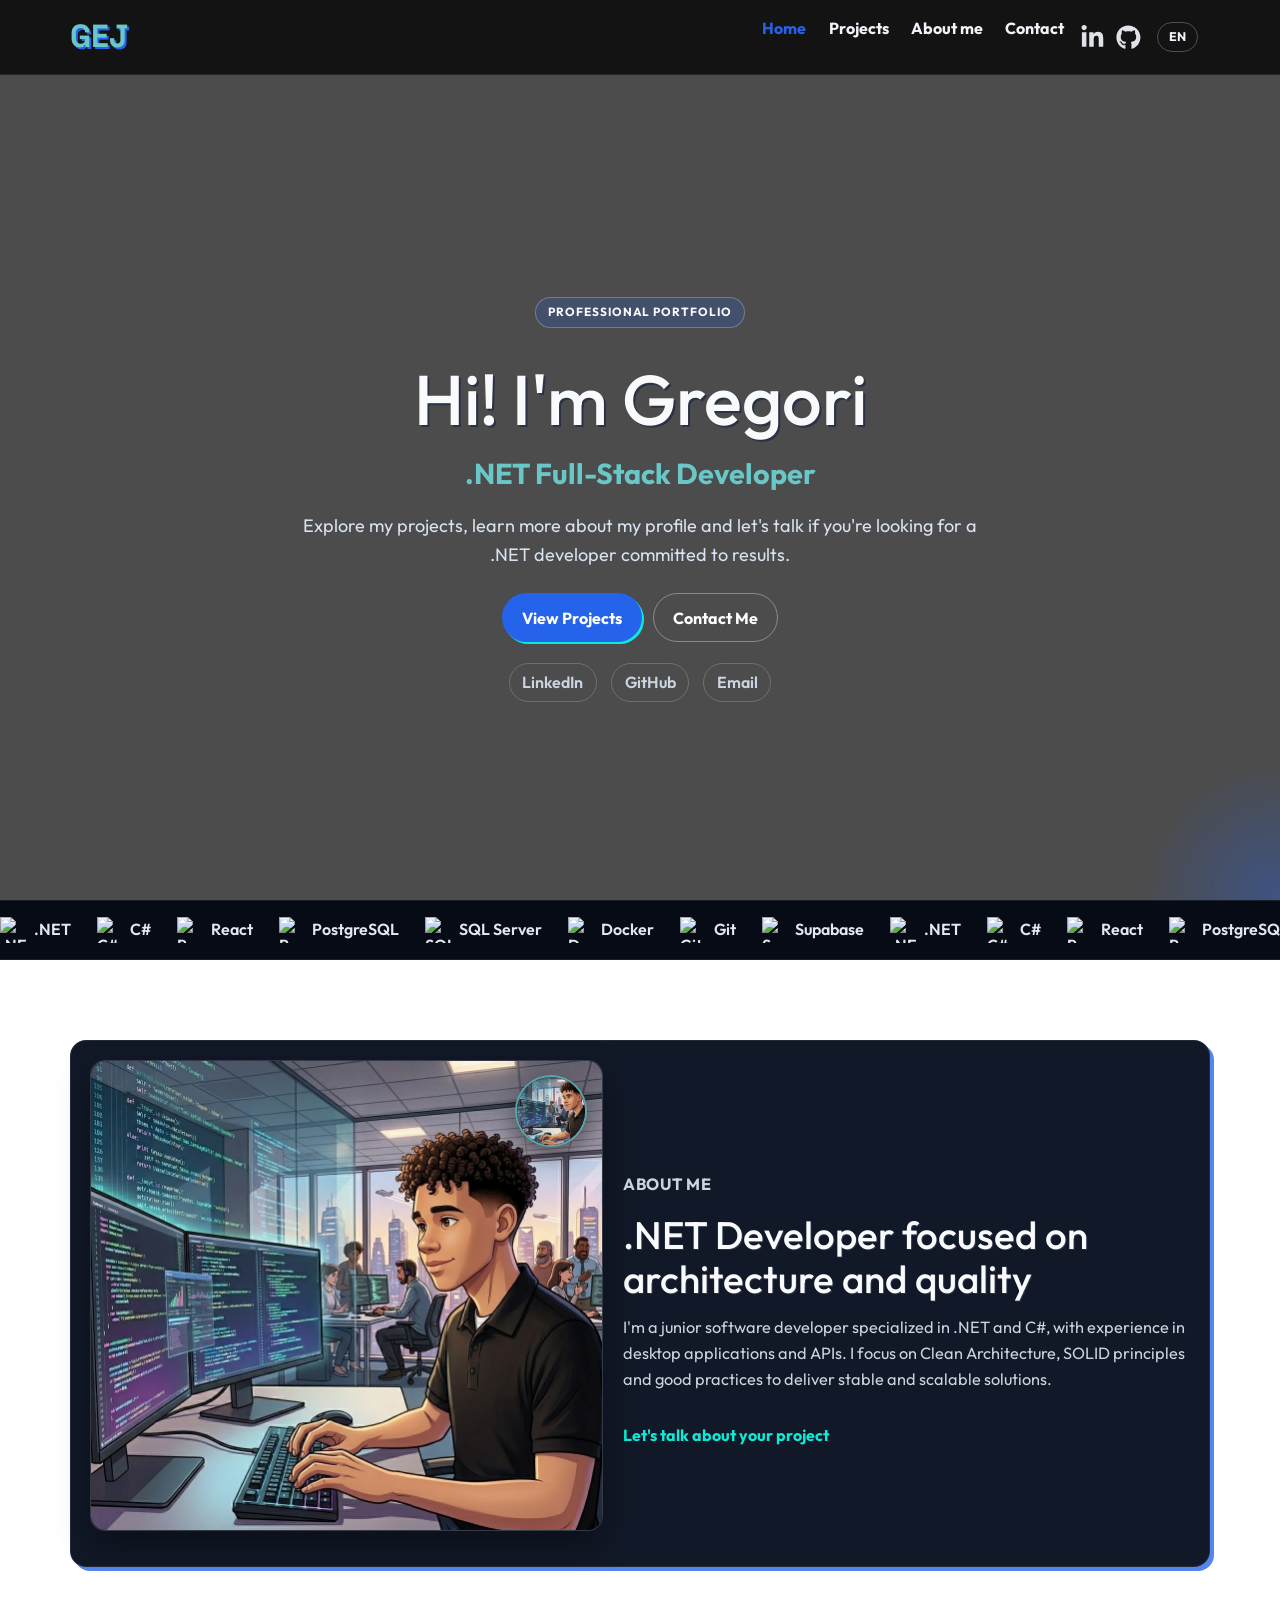
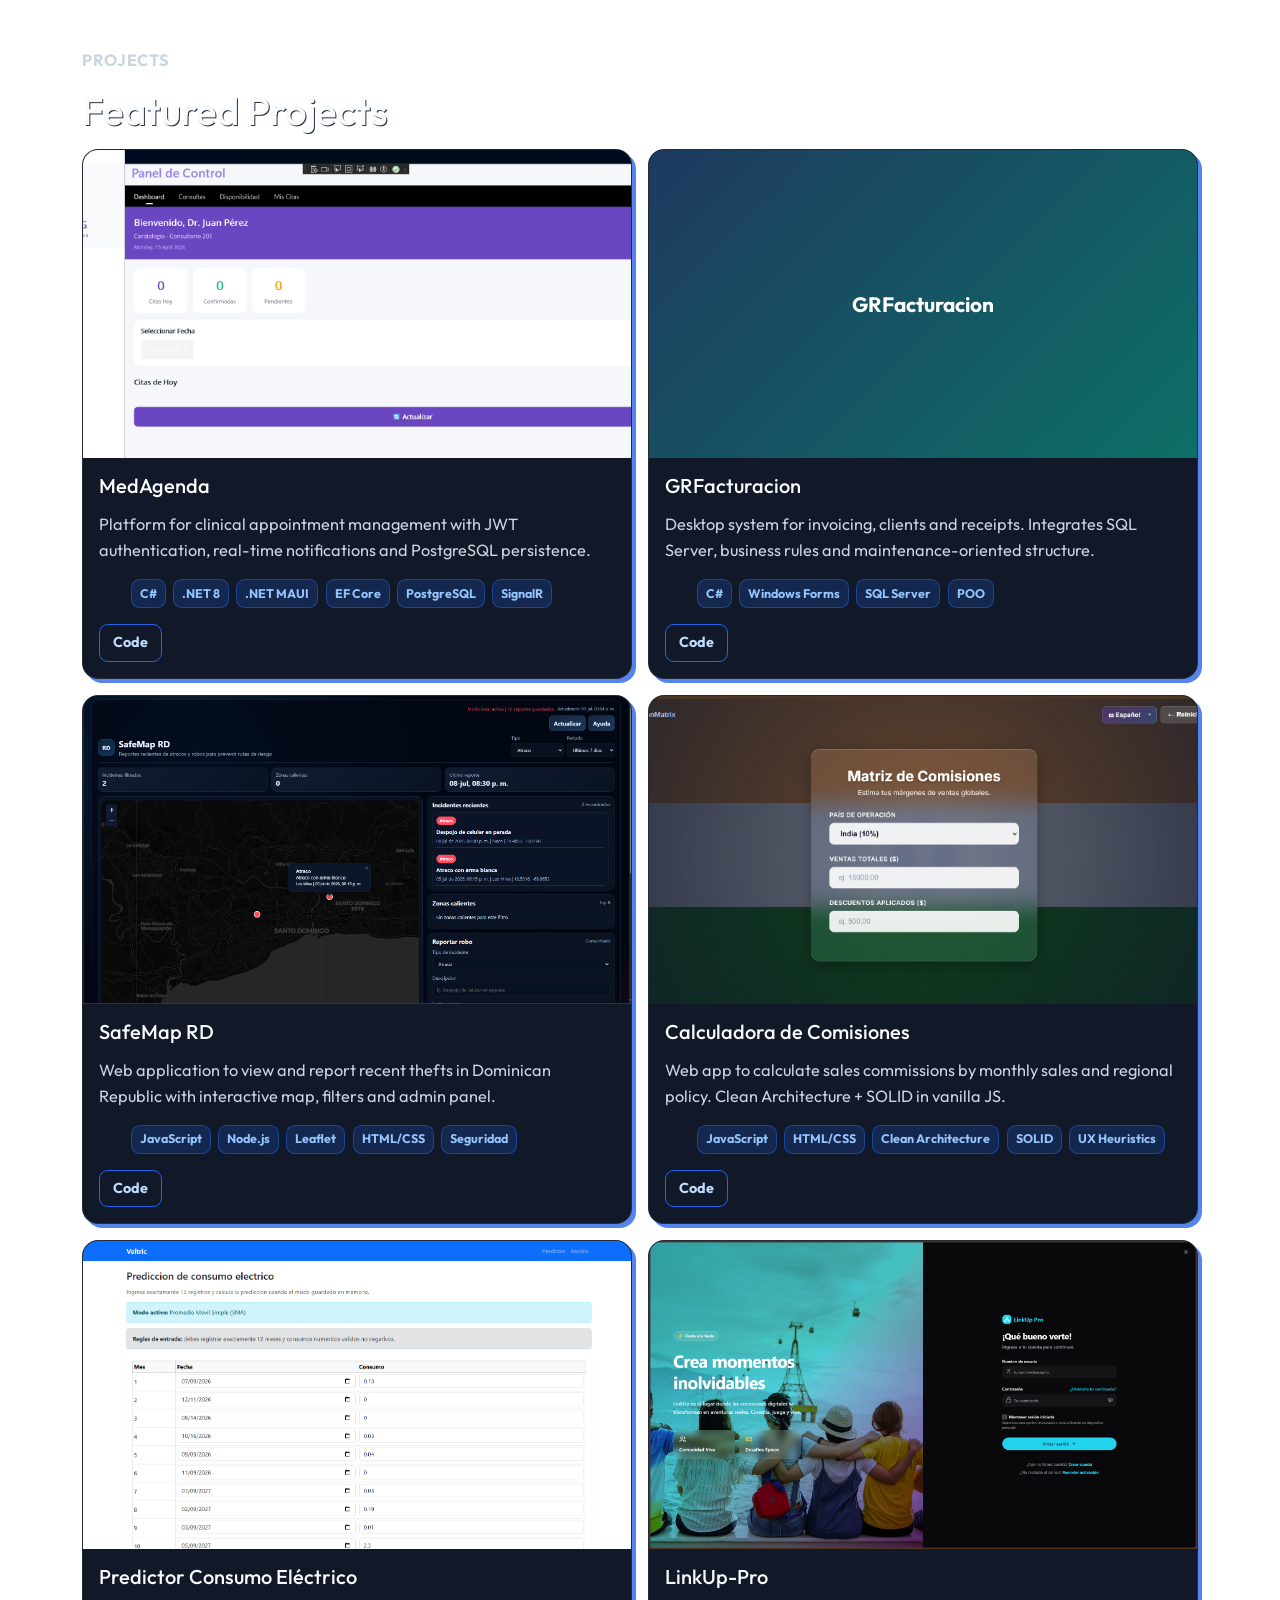
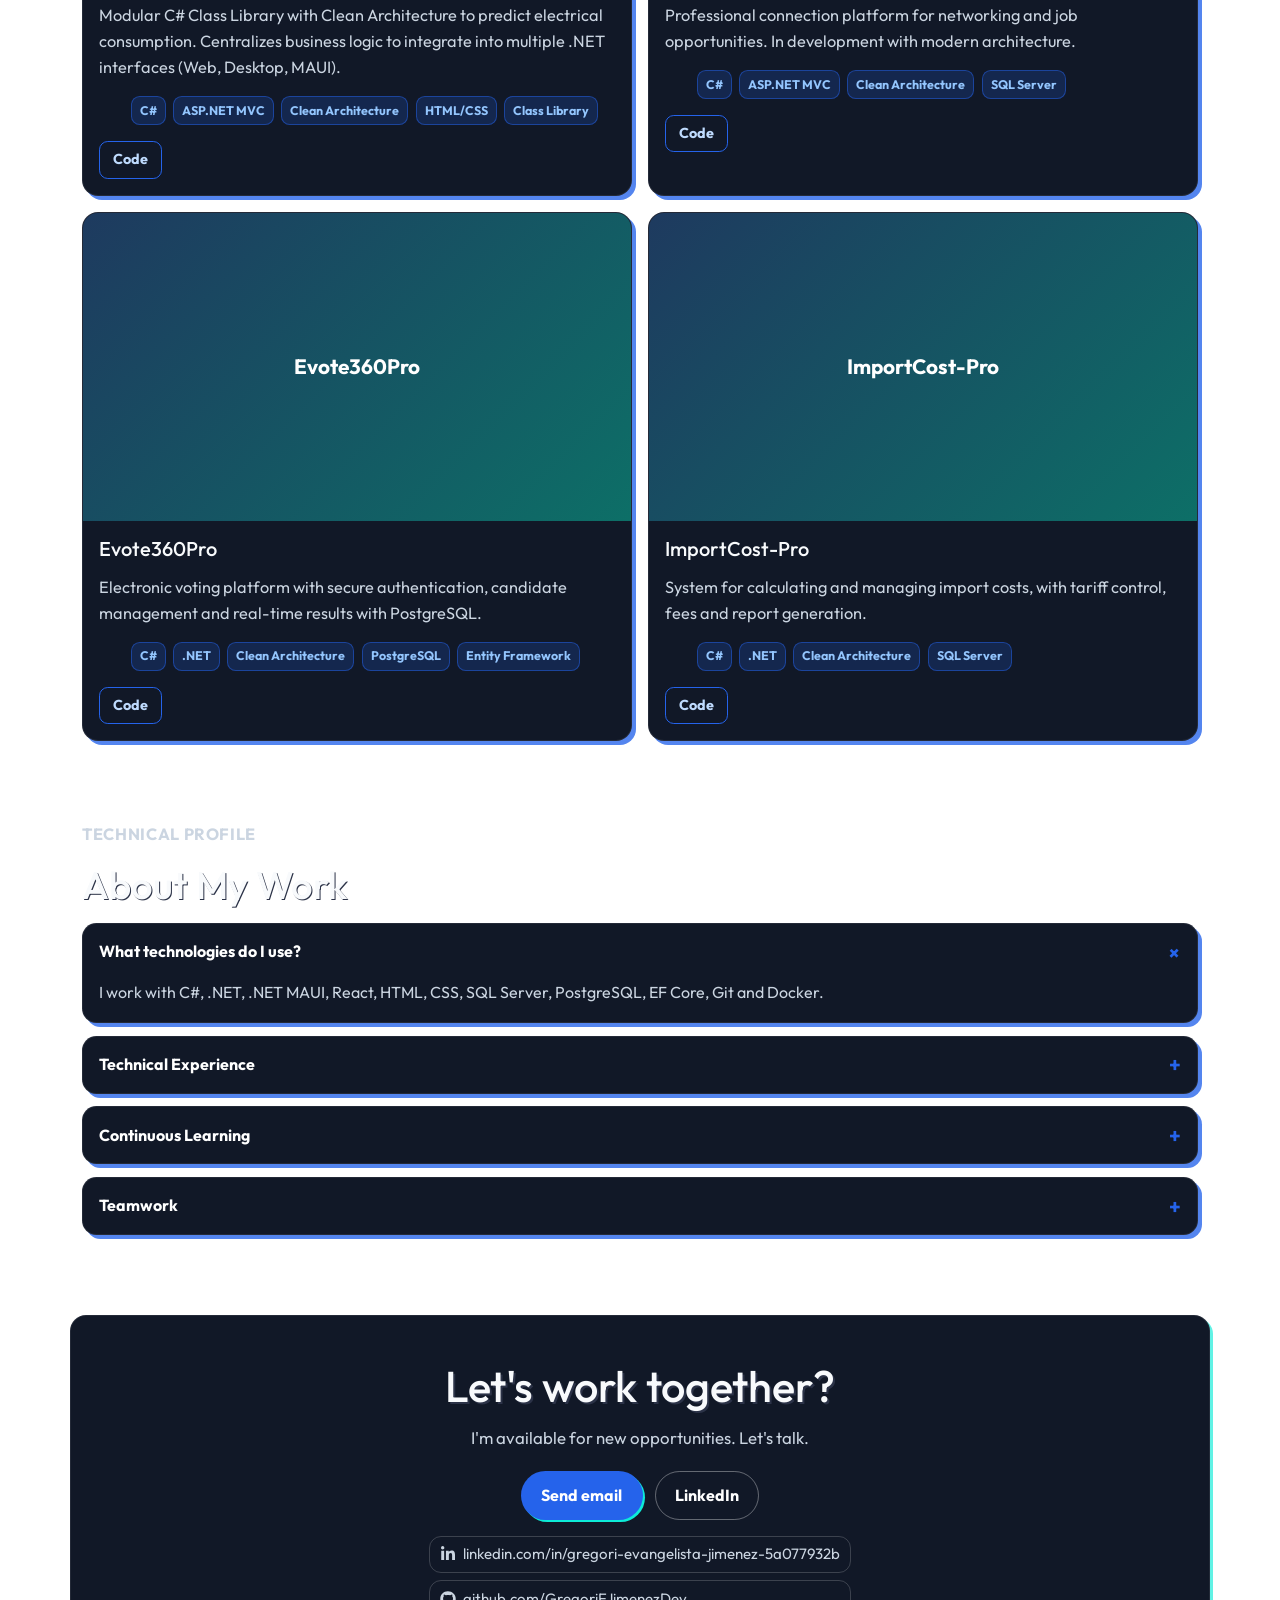
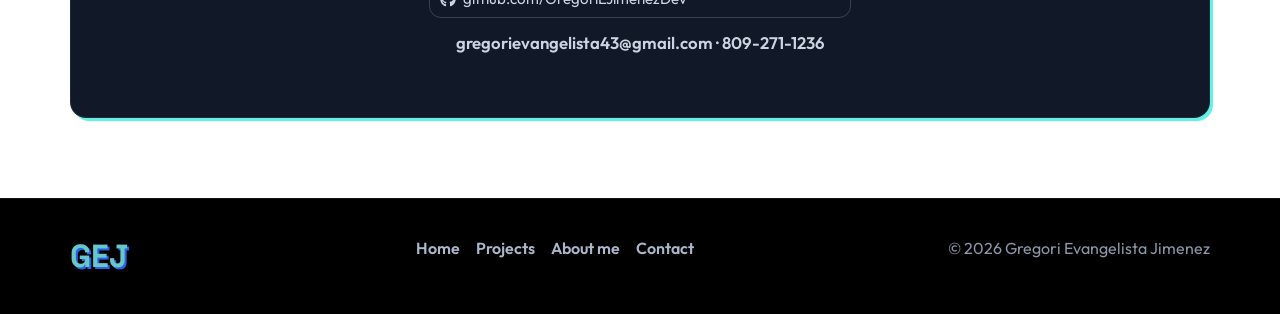
==== commit 059495d2: "cambiado watermark-cover por corner-glow animado en azul" ====
--- a/index.html
+++ b/index.html
@@ -21,7 +21,7 @@
             <source src="G.mp4" type="video/mp4">
         </video>
         <div class="bg-overlay"></div>
-        <div class="watermark-cover"></div>
+        <div class="corner-glow"></div>
     </div>
 
     <header class="site-header">
--- a/styles.css
+++ b/styles.css
@@ -55,15 +55,21 @@
     background: rgba(0, 0, 0, 0.7);
 }
 
-.watermark-cover {
+.corner-glow {
     position: fixed;
     bottom: 0;
     right: 0;
-    width: 220px;
-    height: 220px;
-    background: #000;
+    width: 300px;
+    height: 300px;
     z-index: 0;
     pointer-events: none;
+    background: radial-gradient(ellipse 140px 140px at 100% 100%, rgba(37, 99, 235, 0.35) 0%, transparent 100%);
+    animation: cornerPulse 4s ease-in-out infinite;
+}
+
+@keyframes cornerPulse {
+    0%, 100% { opacity: 0.5; transform: scale(1); }
+    50% { opacity: 1; transform: scale(1.15); }
 }
 
 a {
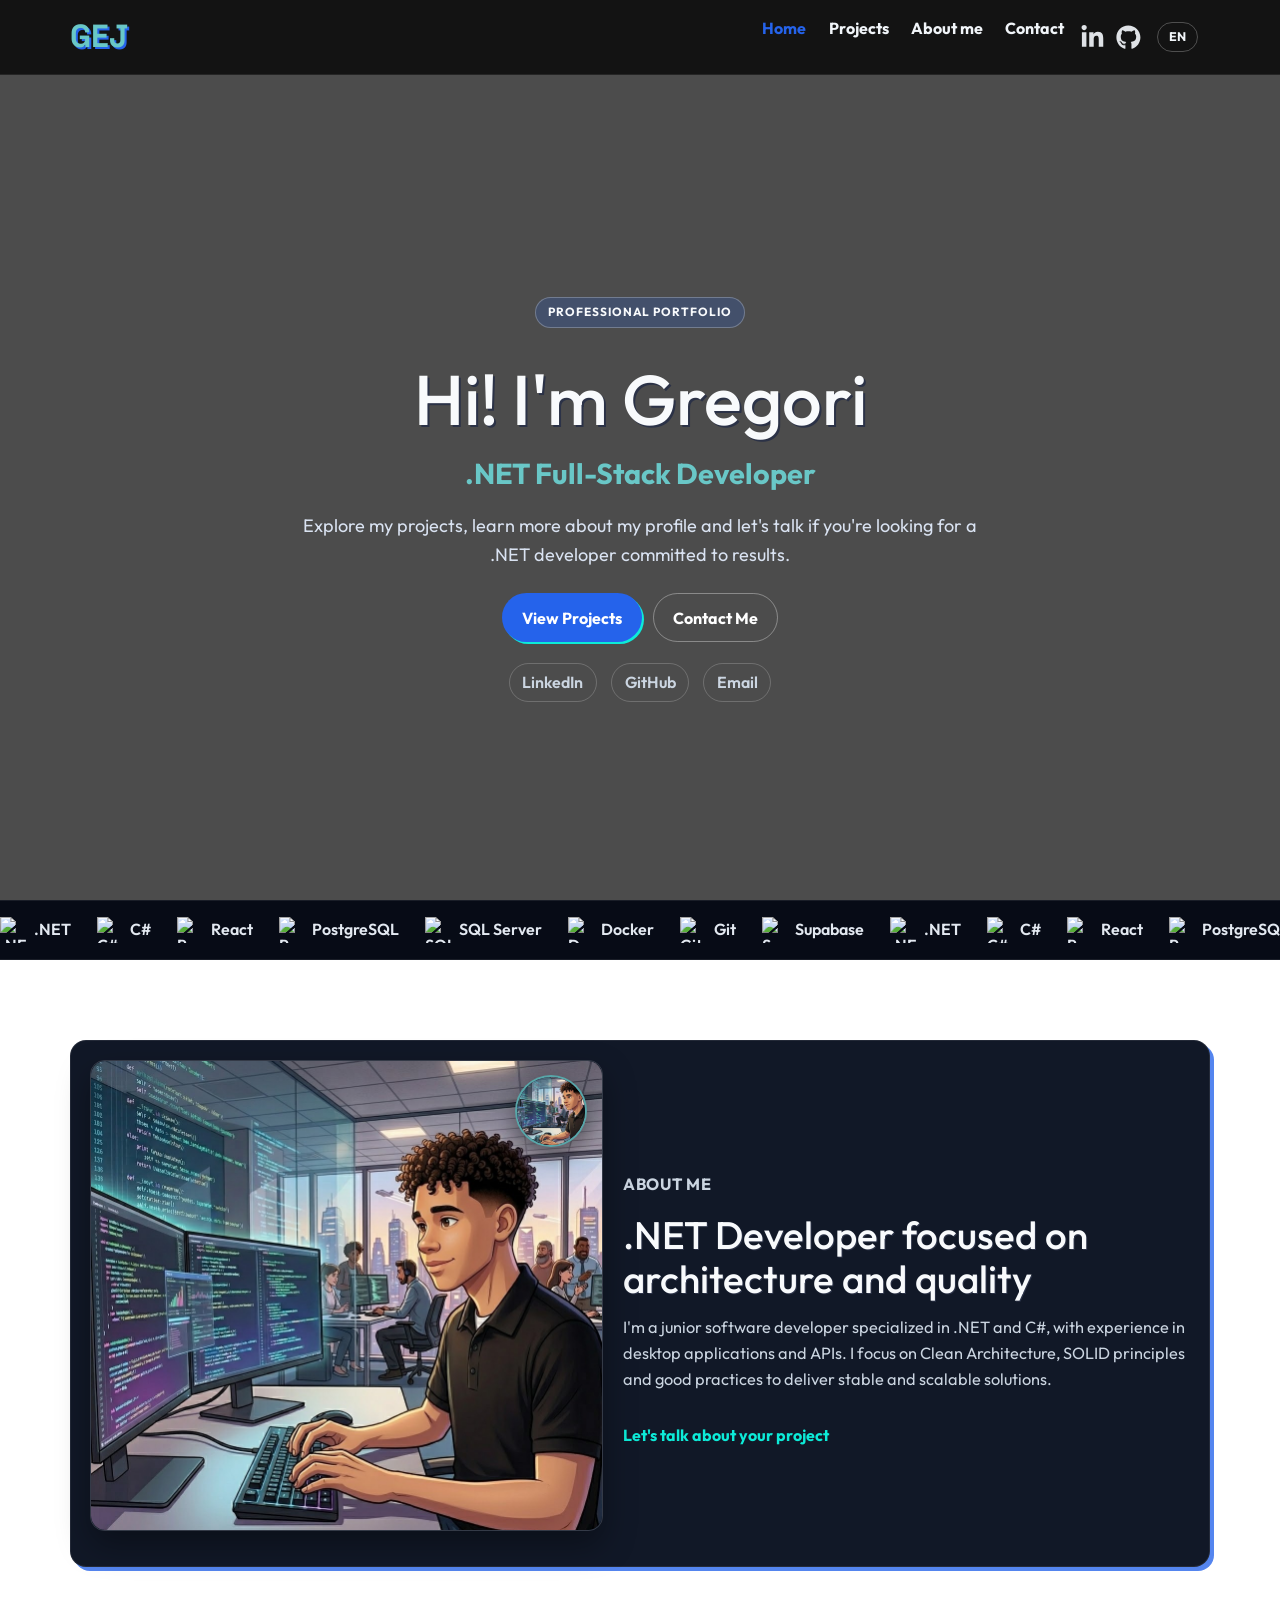
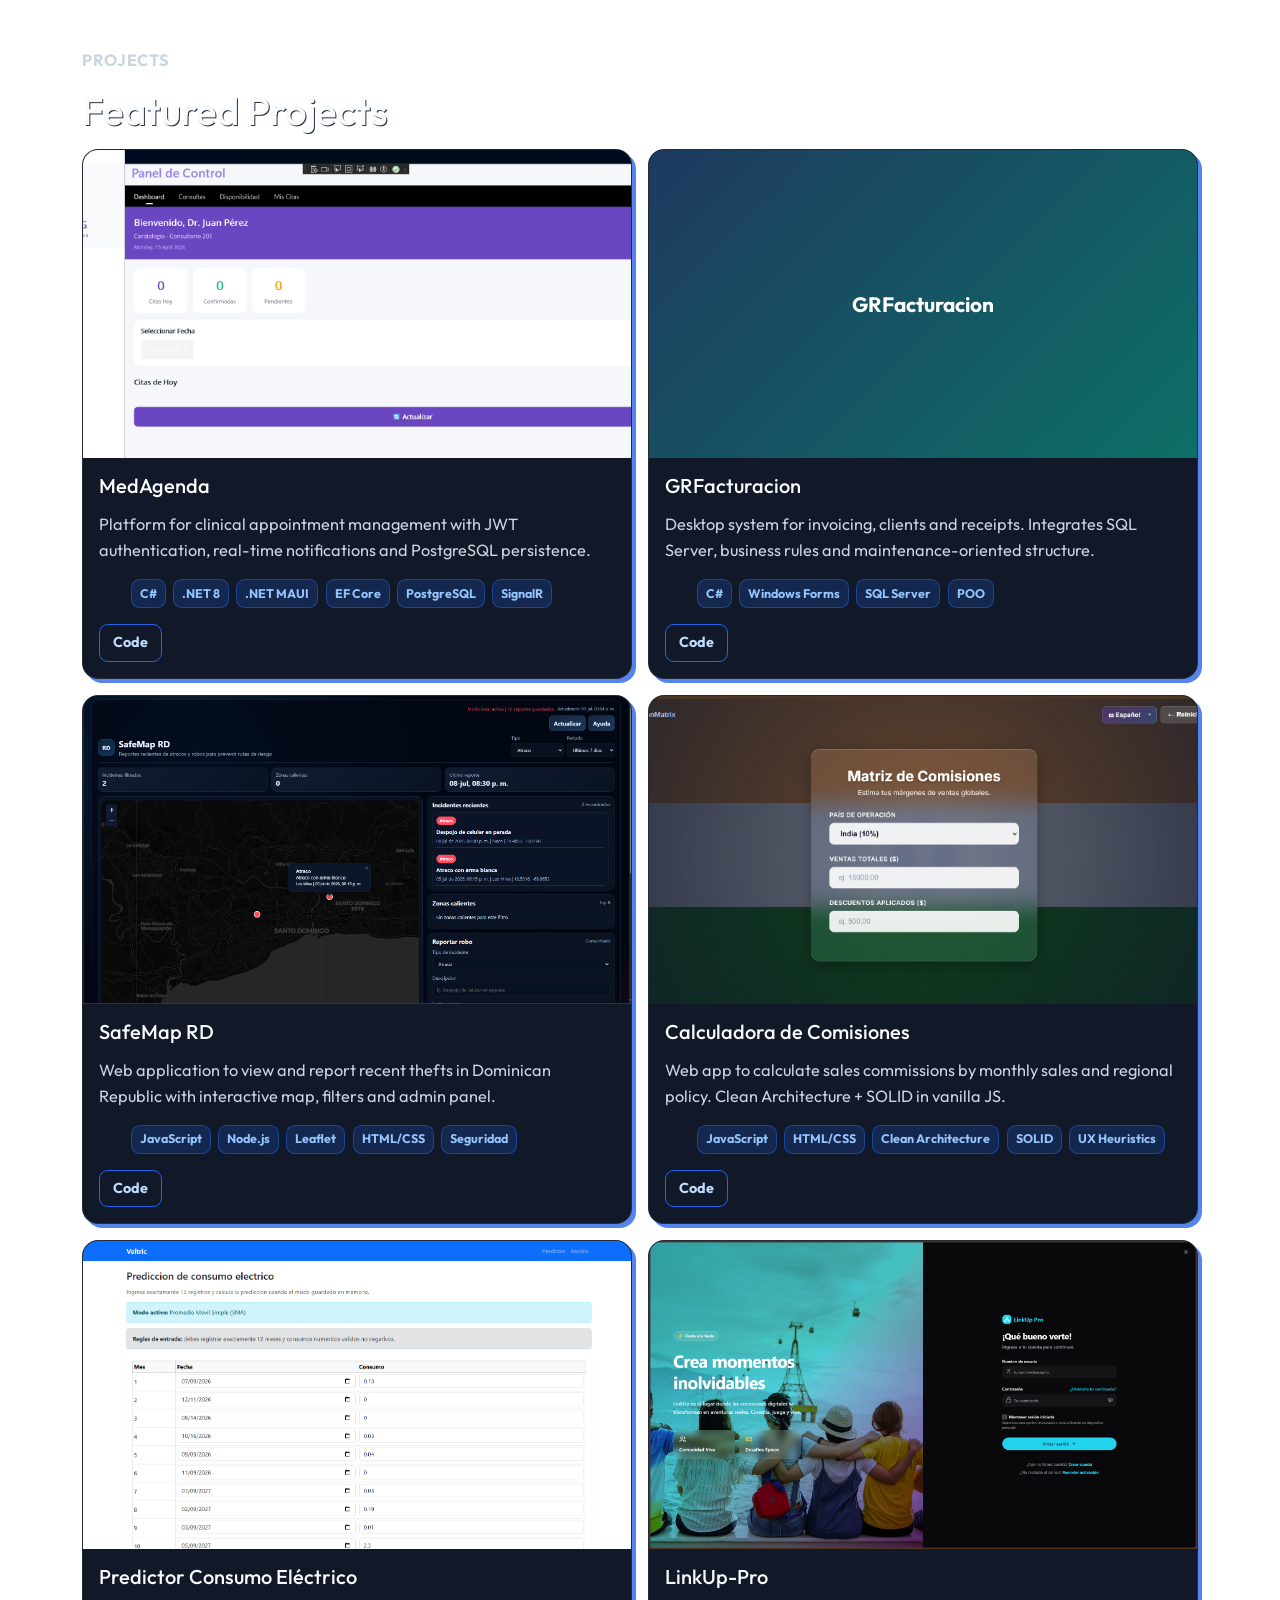
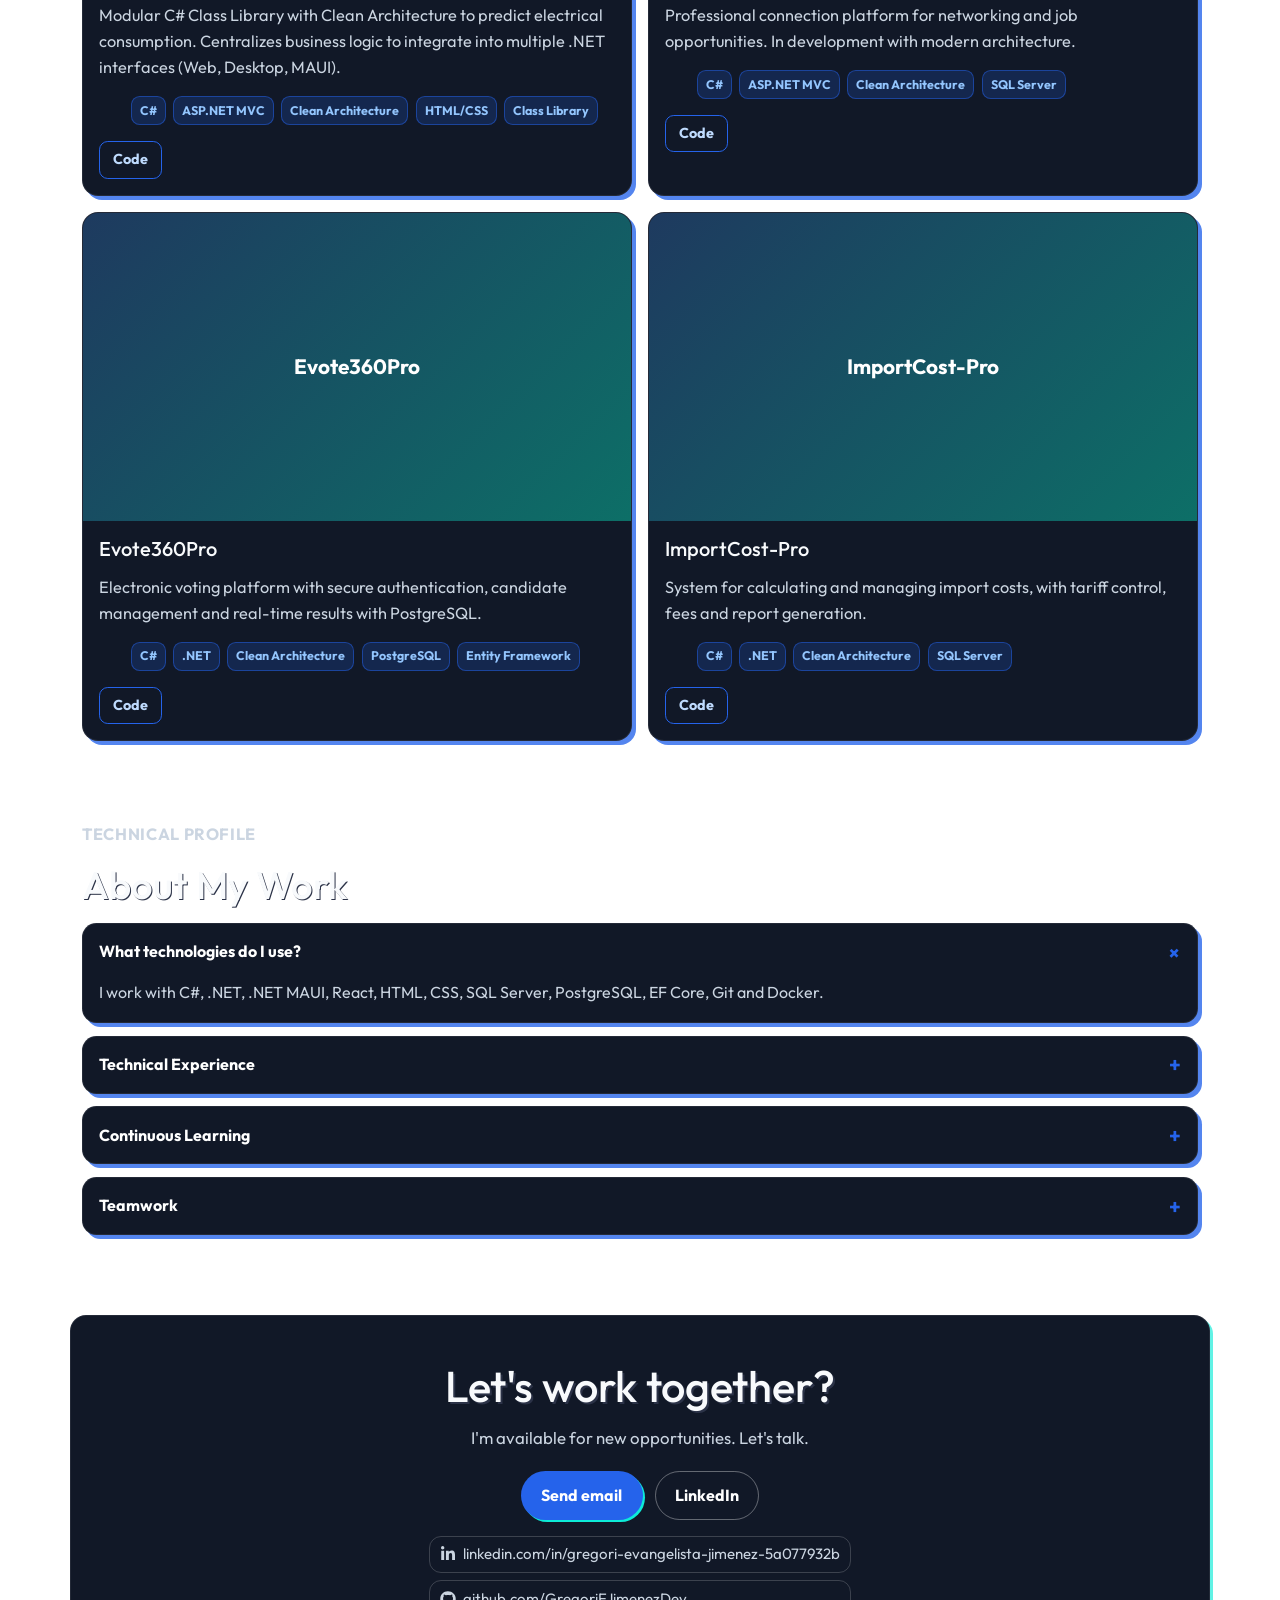
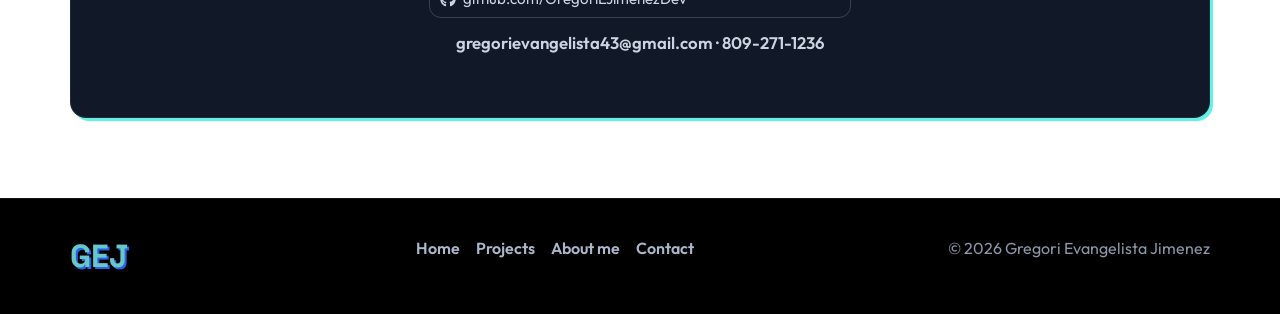
==== commit f147de82: "marca de agua Gemini eliminada del video con ffmpeg delogo, corner-glow removido" ====
--- a/index.html
+++ b/index.html
@@ -21,7 +21,6 @@
             <source src="G.mp4" type="video/mp4">
         </video>
         <div class="bg-overlay"></div>
-        <div class="corner-glow"></div>
     </div>
 
     <header class="site-header">
--- a/styles.css
+++ b/styles.css
@@ -53,23 +53,6 @@
     width: 100%;
     height: 100%;
     background: rgba(0, 0, 0, 0.7);
-}
-
-.corner-glow {
-    position: fixed;
-    bottom: 0;
-    right: 0;
-    width: 300px;
-    height: 300px;
-    z-index: 0;
-    pointer-events: none;
-    background: radial-gradient(ellipse 140px 140px at 100% 100%, rgba(37, 99, 235, 0.35) 0%, transparent 100%);
-    animation: cornerPulse 4s ease-in-out infinite;
-}
-
-@keyframes cornerPulse {
-    0%, 100% { opacity: 0.5; transform: scale(1); }
-    50% { opacity: 1; transform: scale(1.15); }
 }
 
 a {
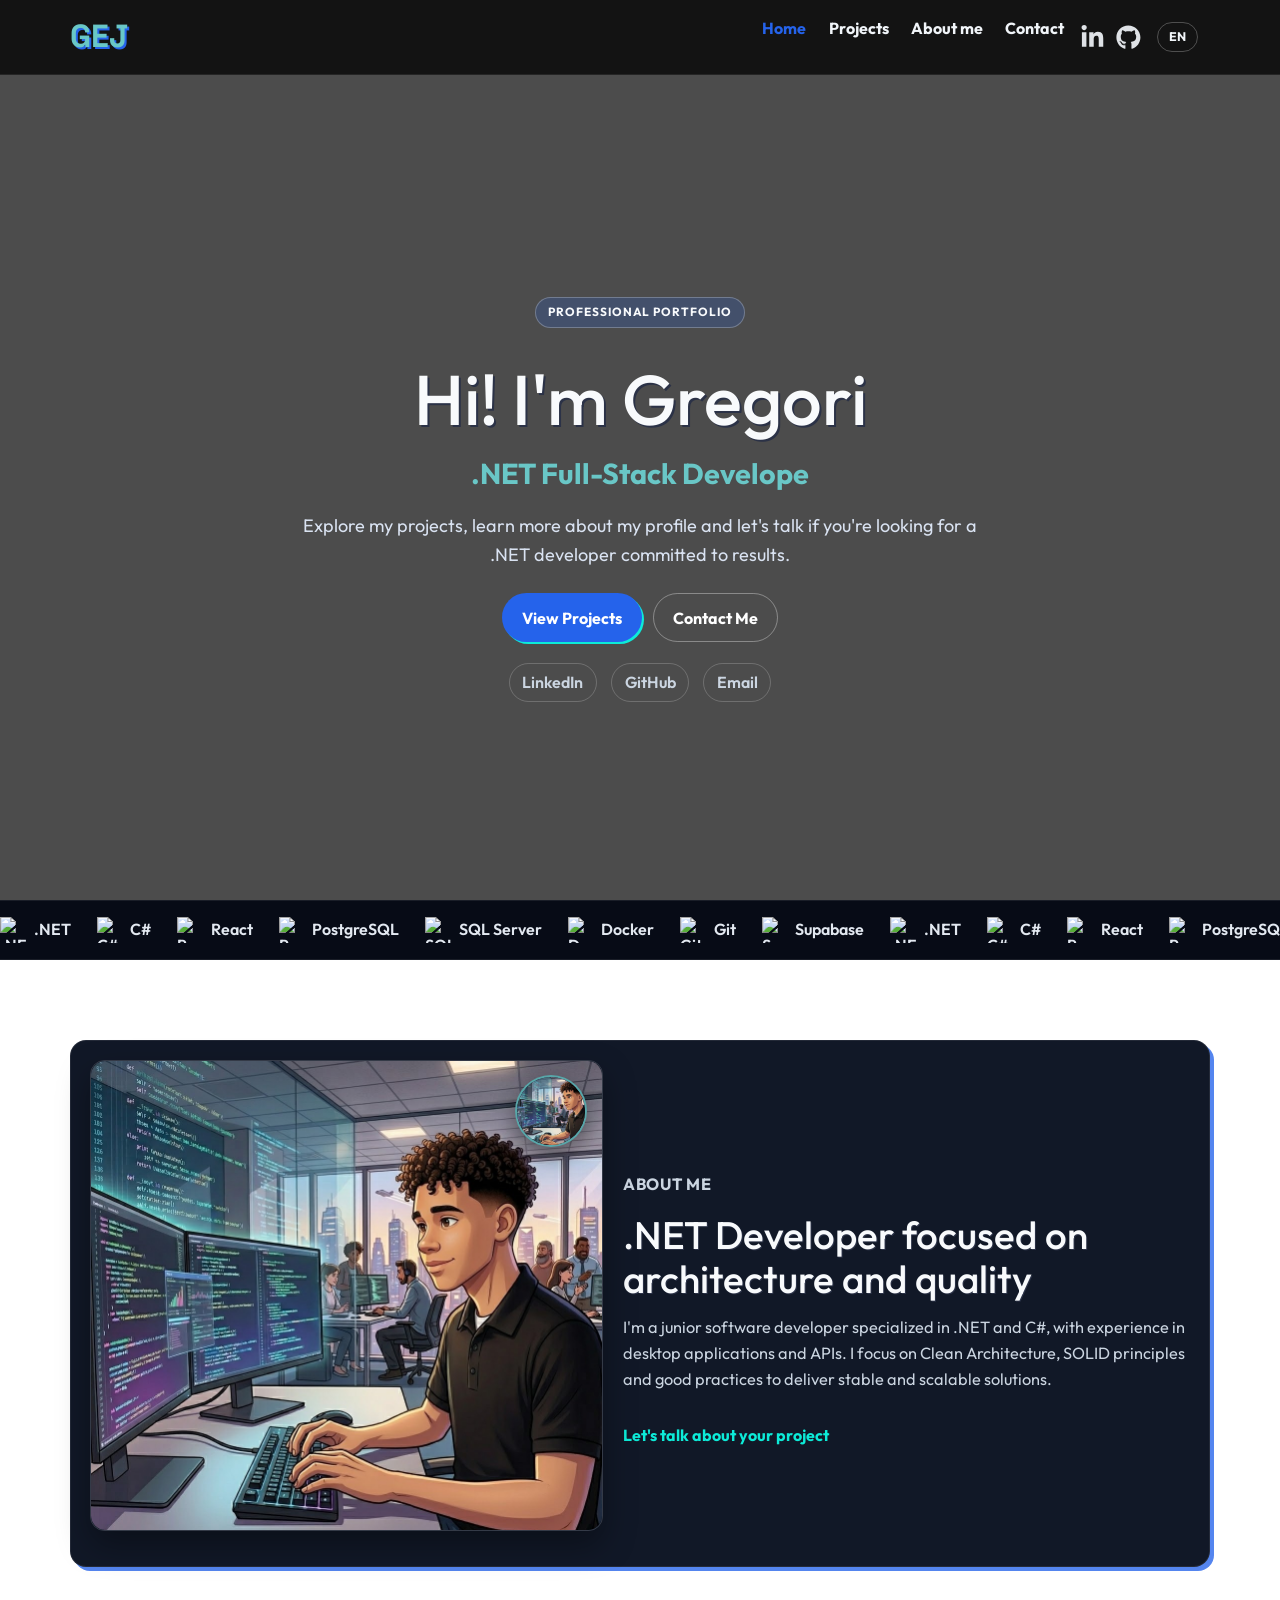
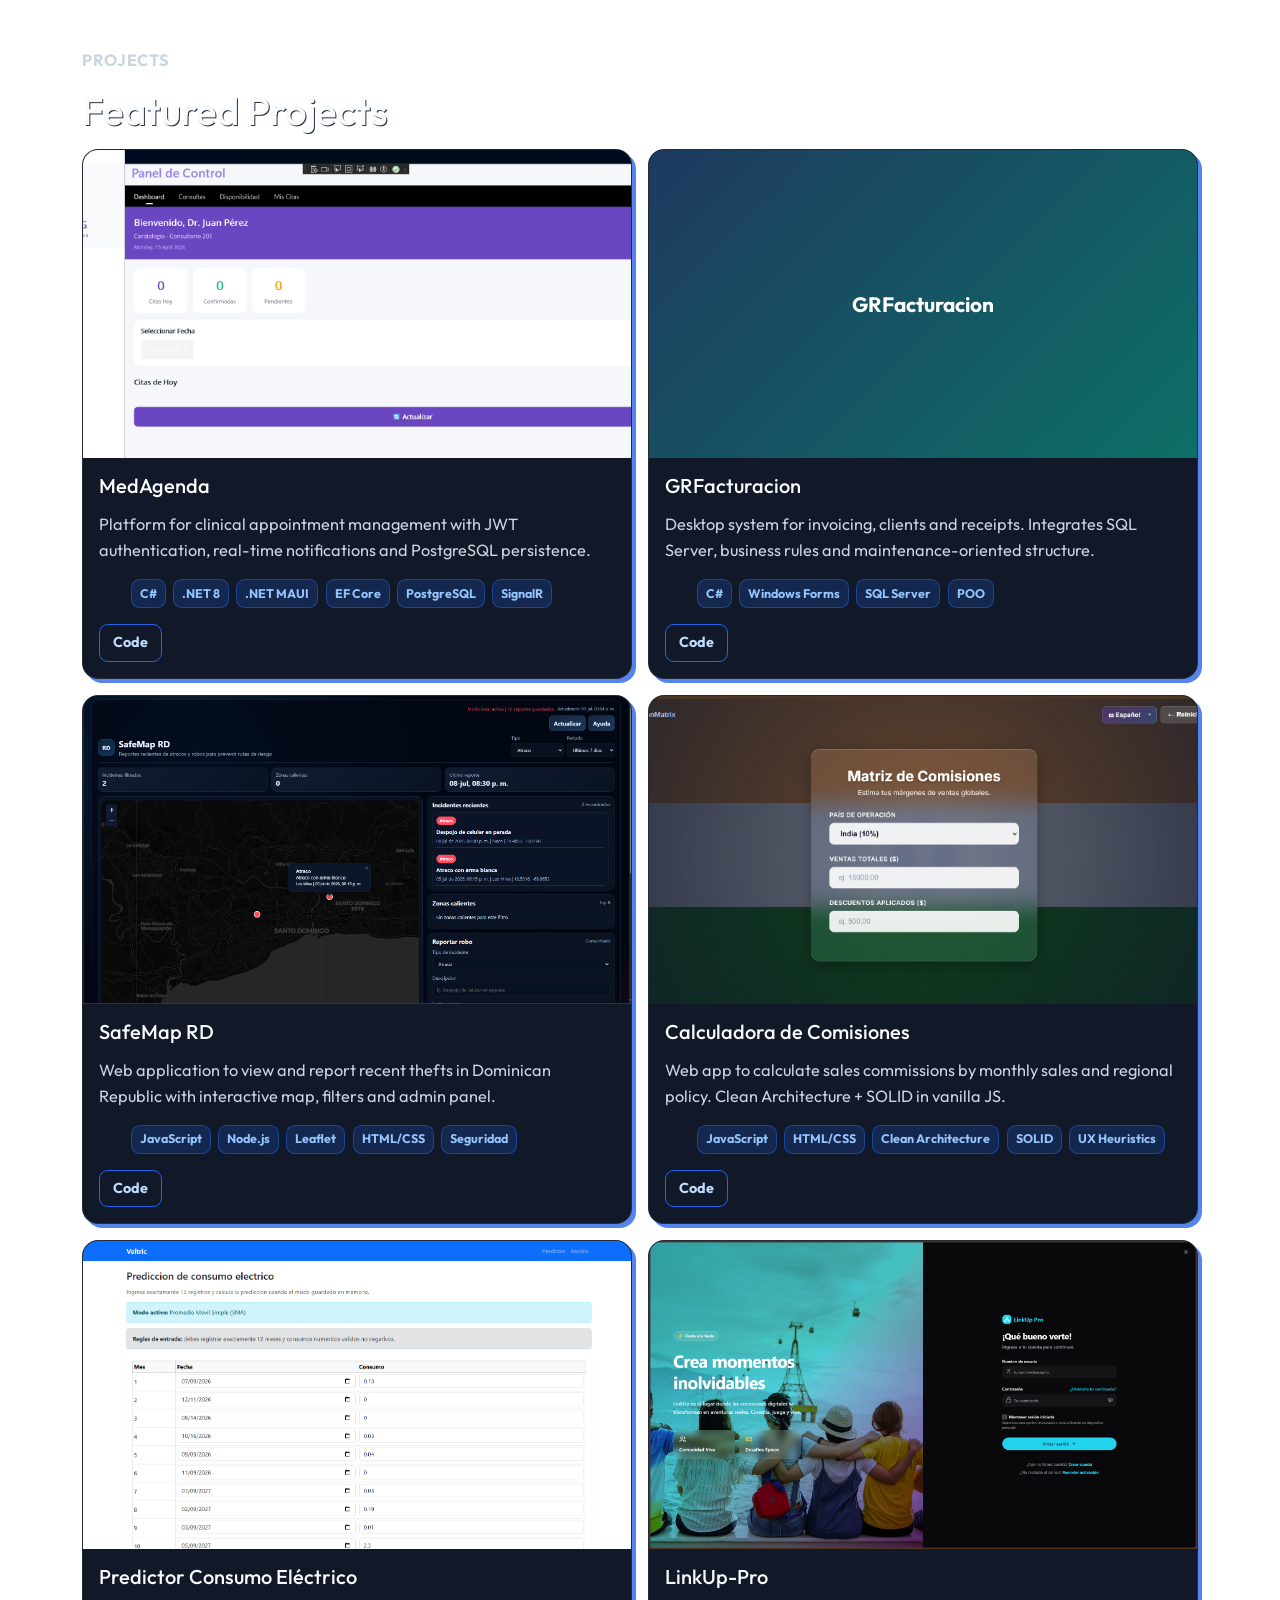
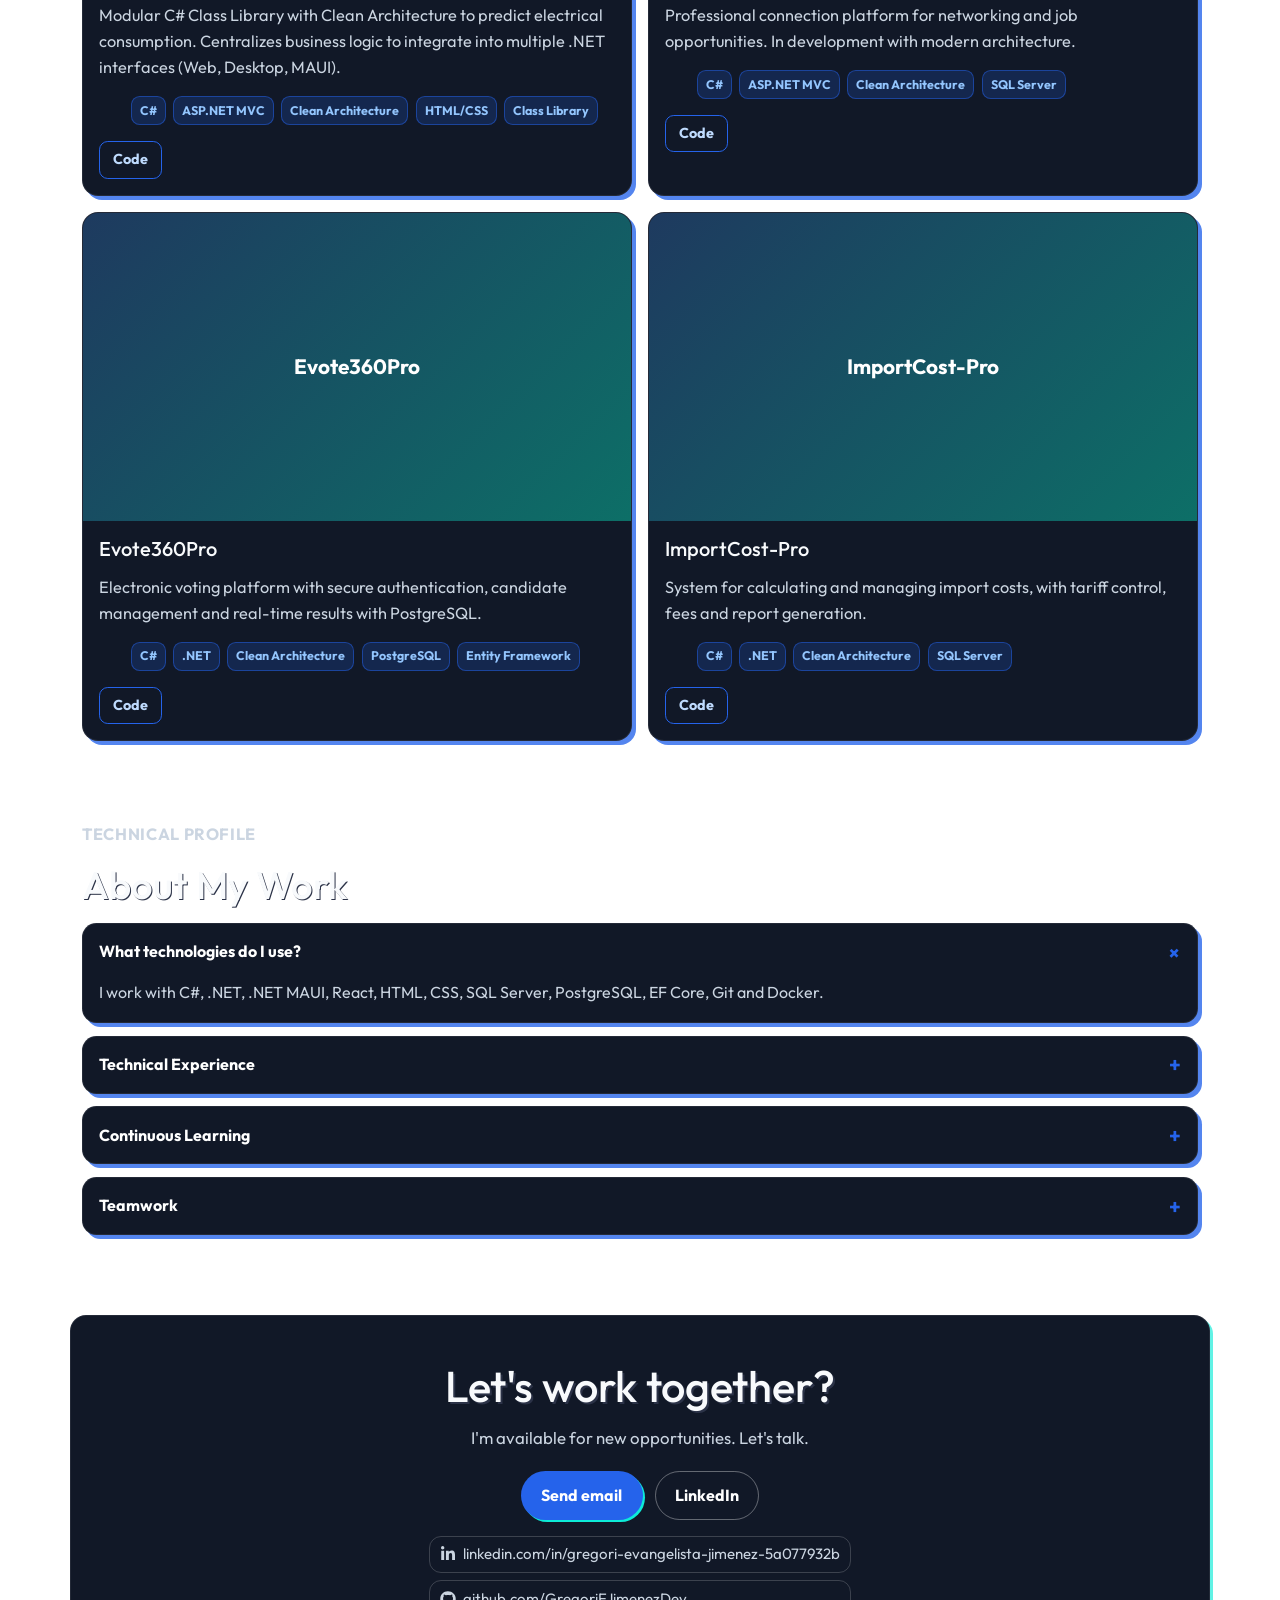
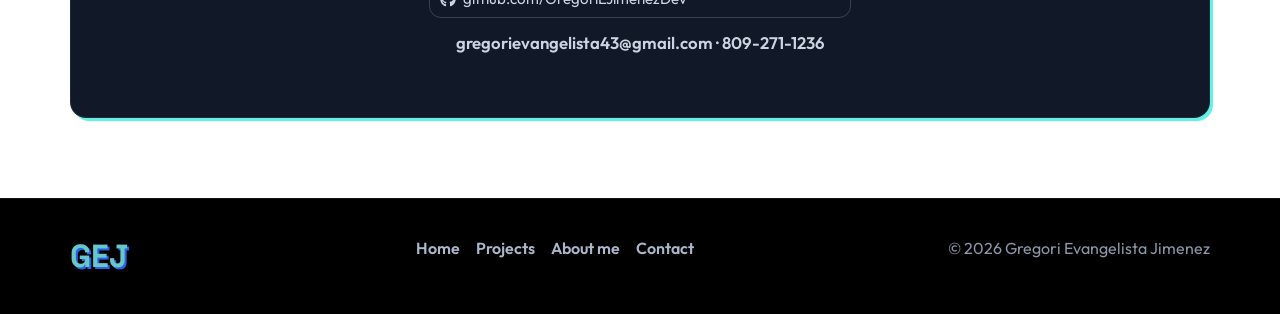
==== commit 9e55b72f: "Add code video as hero background" ====
--- a/index.html
+++ b/index.html
@@ -18,7 +18,7 @@
 
     <div class="bg-video-container">
         <video autoplay muted loop playsinline class="bg-video">
-            <source src="G.mp4" type="video/mp4">
+            <source src="codigo-bg.mp4" type="video/mp4">
         </video>
         <div class="bg-overlay"></div>
     </div>
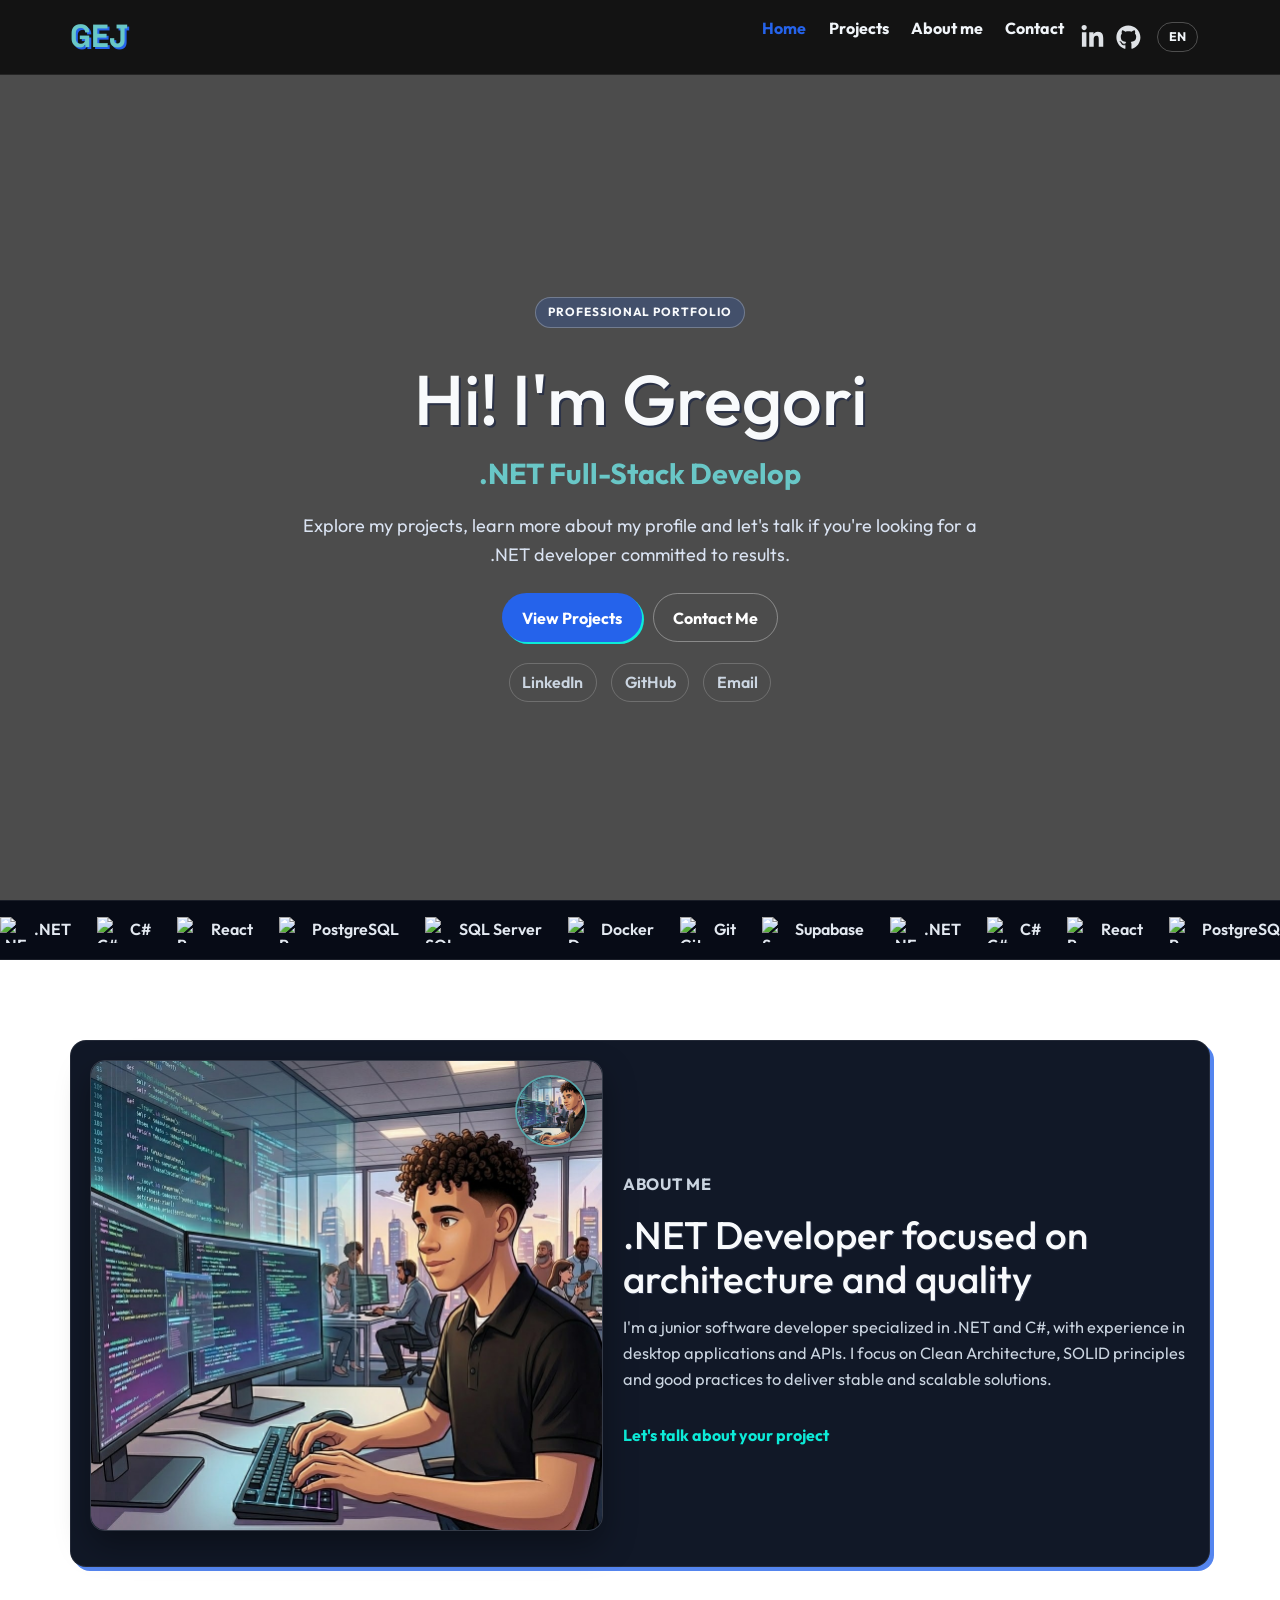
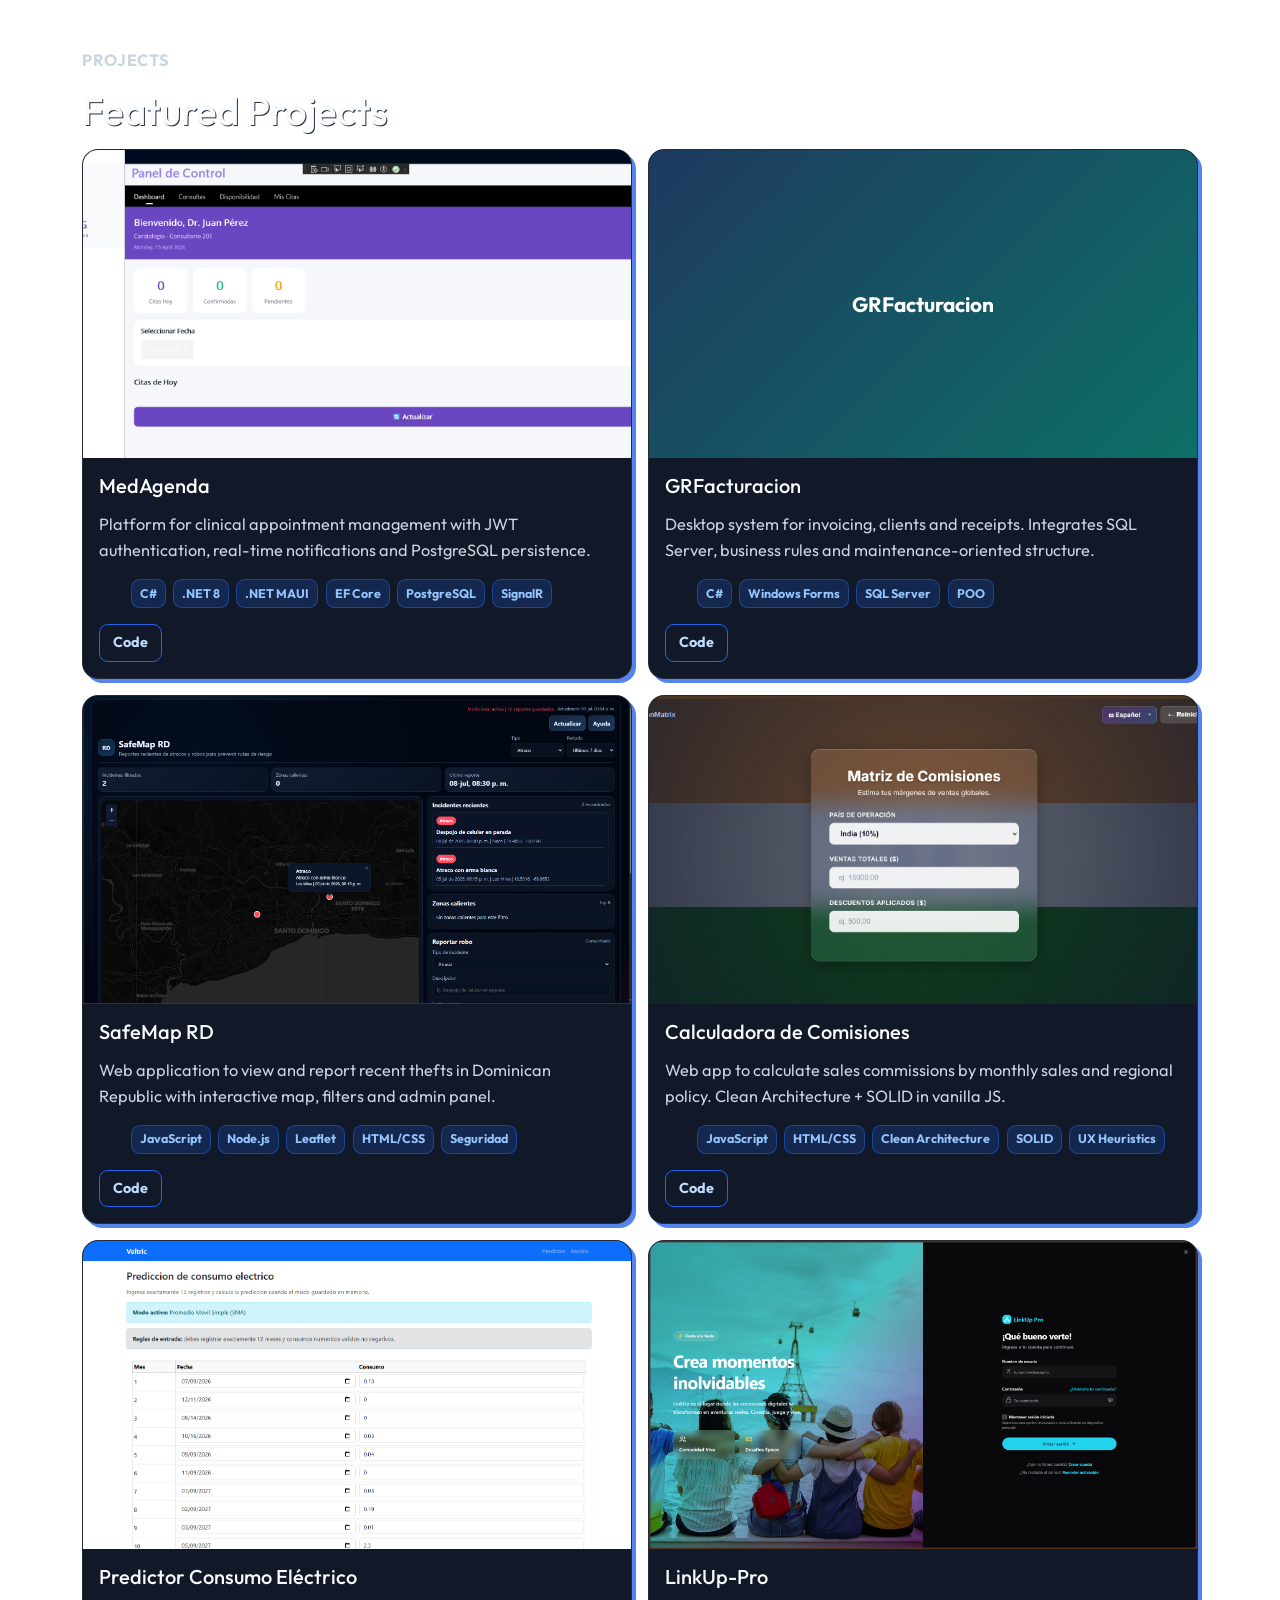
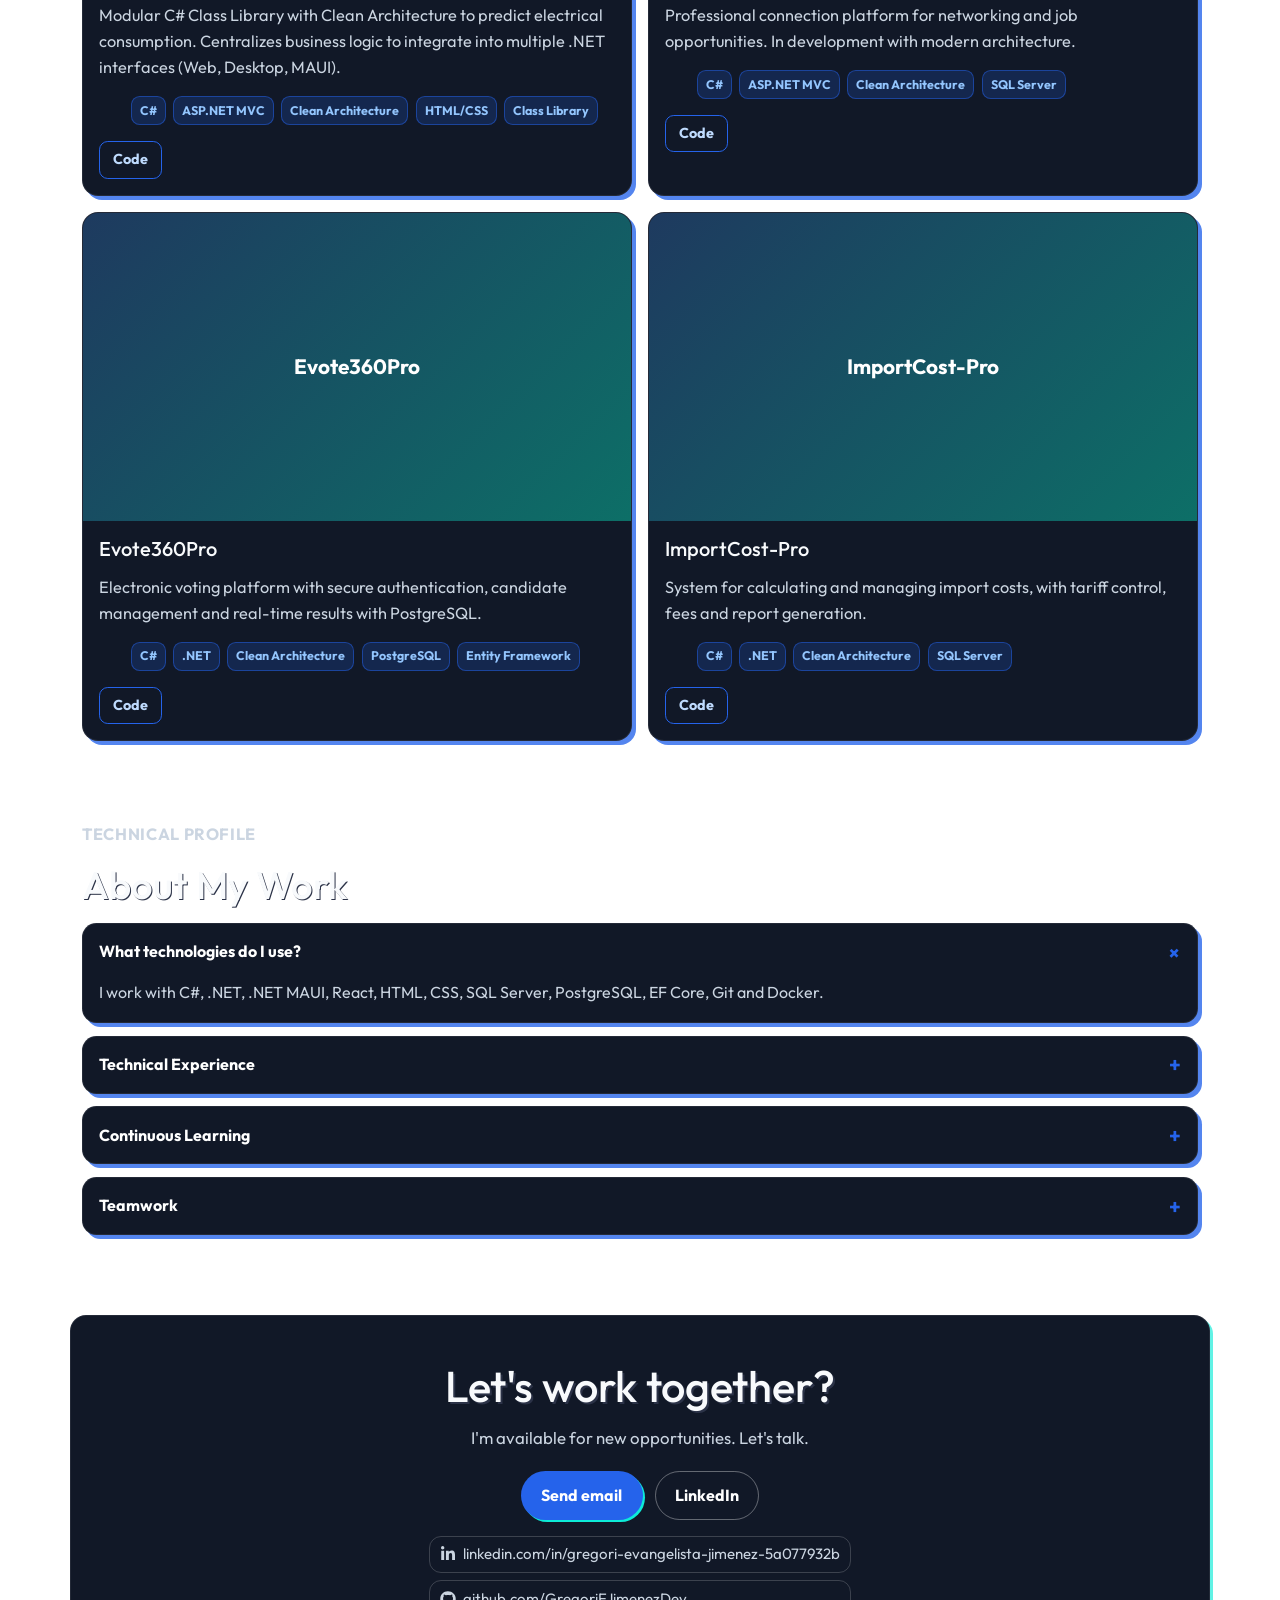
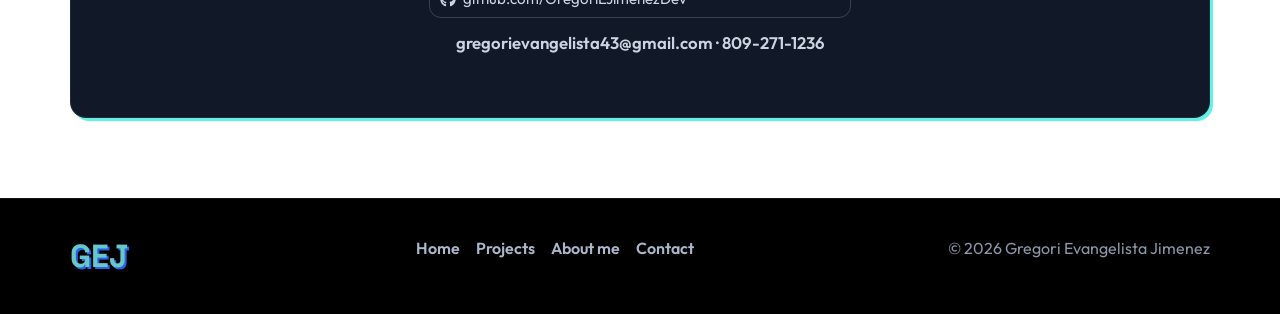
==== commit 2ef37263: "Fix typo in technical experience description" ====
--- a/index.html
+++ b/index.html
@@ -330,7 +330,7 @@
                             <span class="faq-symbol">+</span>
                         </button>
                         <div class="faq-answer" data-i18n="faq-2-a">
-                            Desarrollo aplicaciones desktop de alto rendimiento y servicios backend con APIs REST,
+                             Superitendencia de Vigilancia y Seguridad Privada. SVSP Desarrollo aplicaciones desktop de alto rendimiento y servicios backend con APIs REST,
                             aplicando buenas practicas de arquitectura y codigo mantenible.
                         </div>
                     </article>
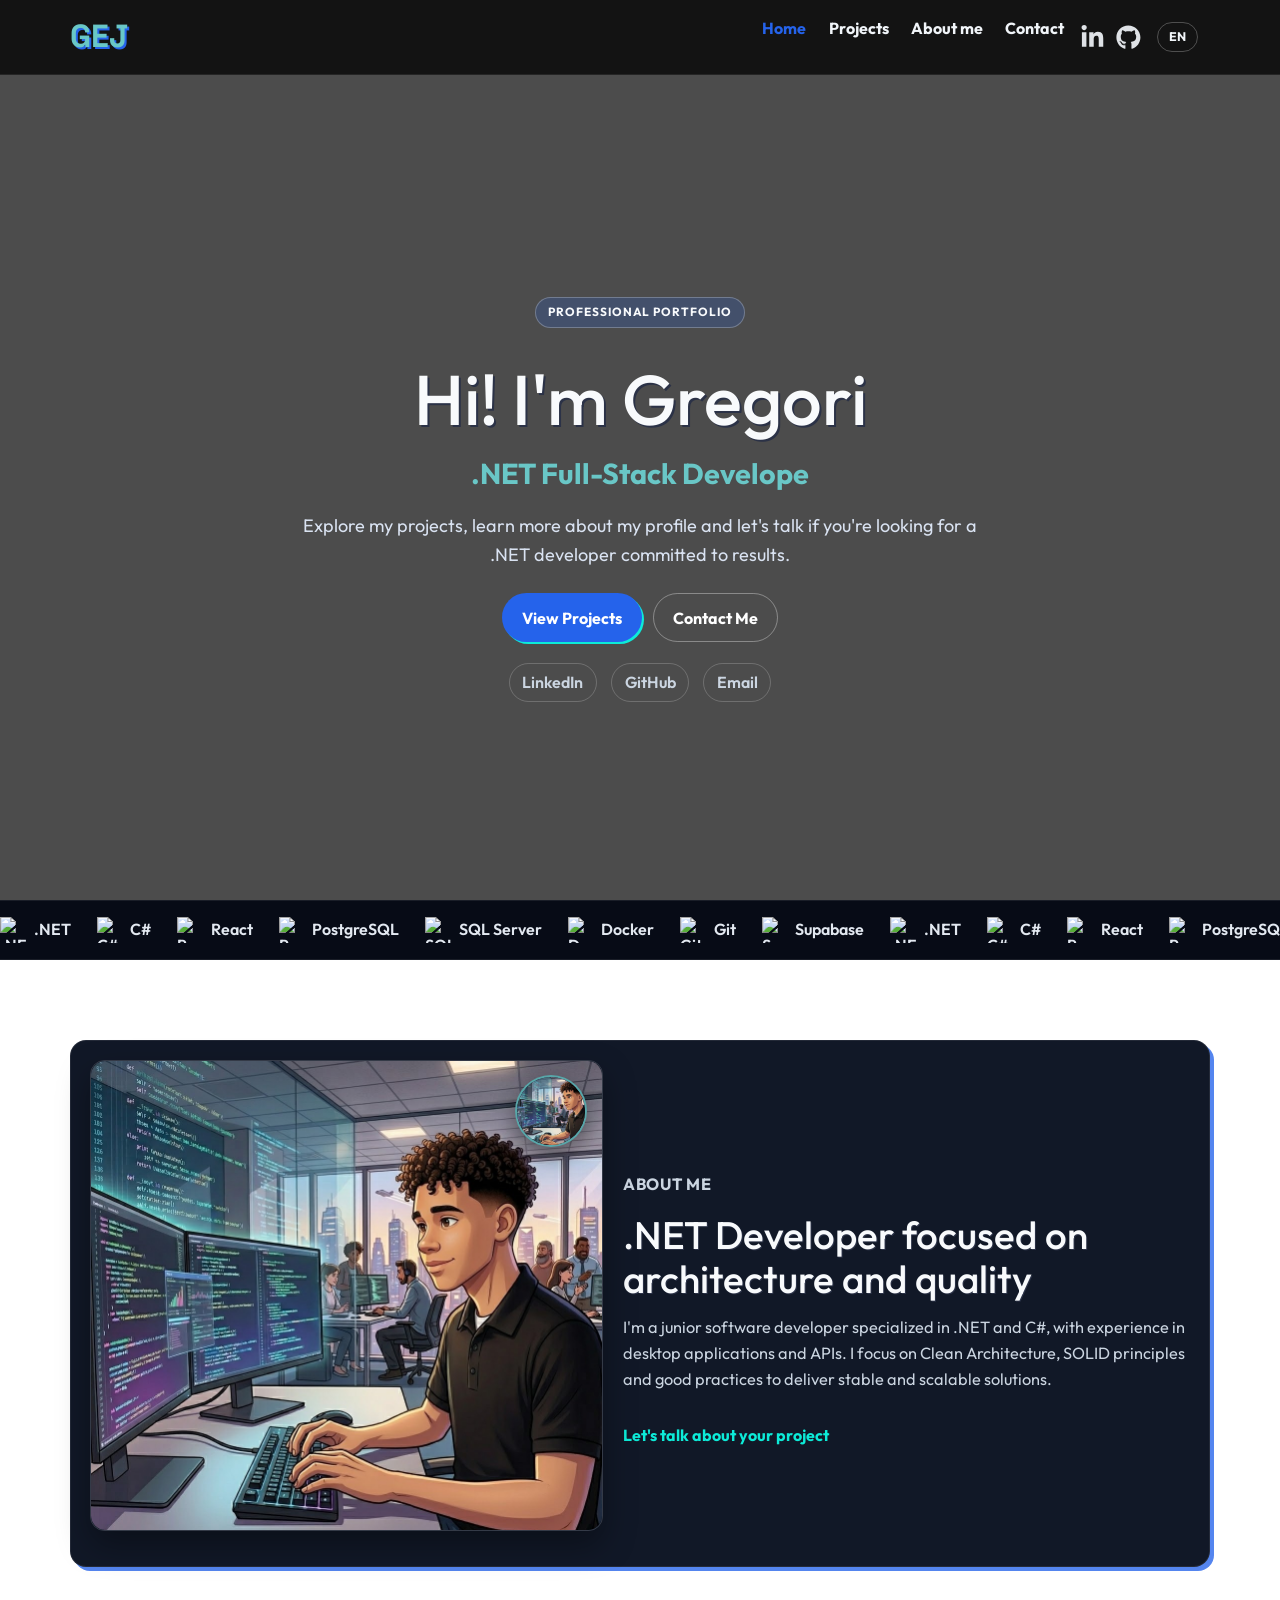
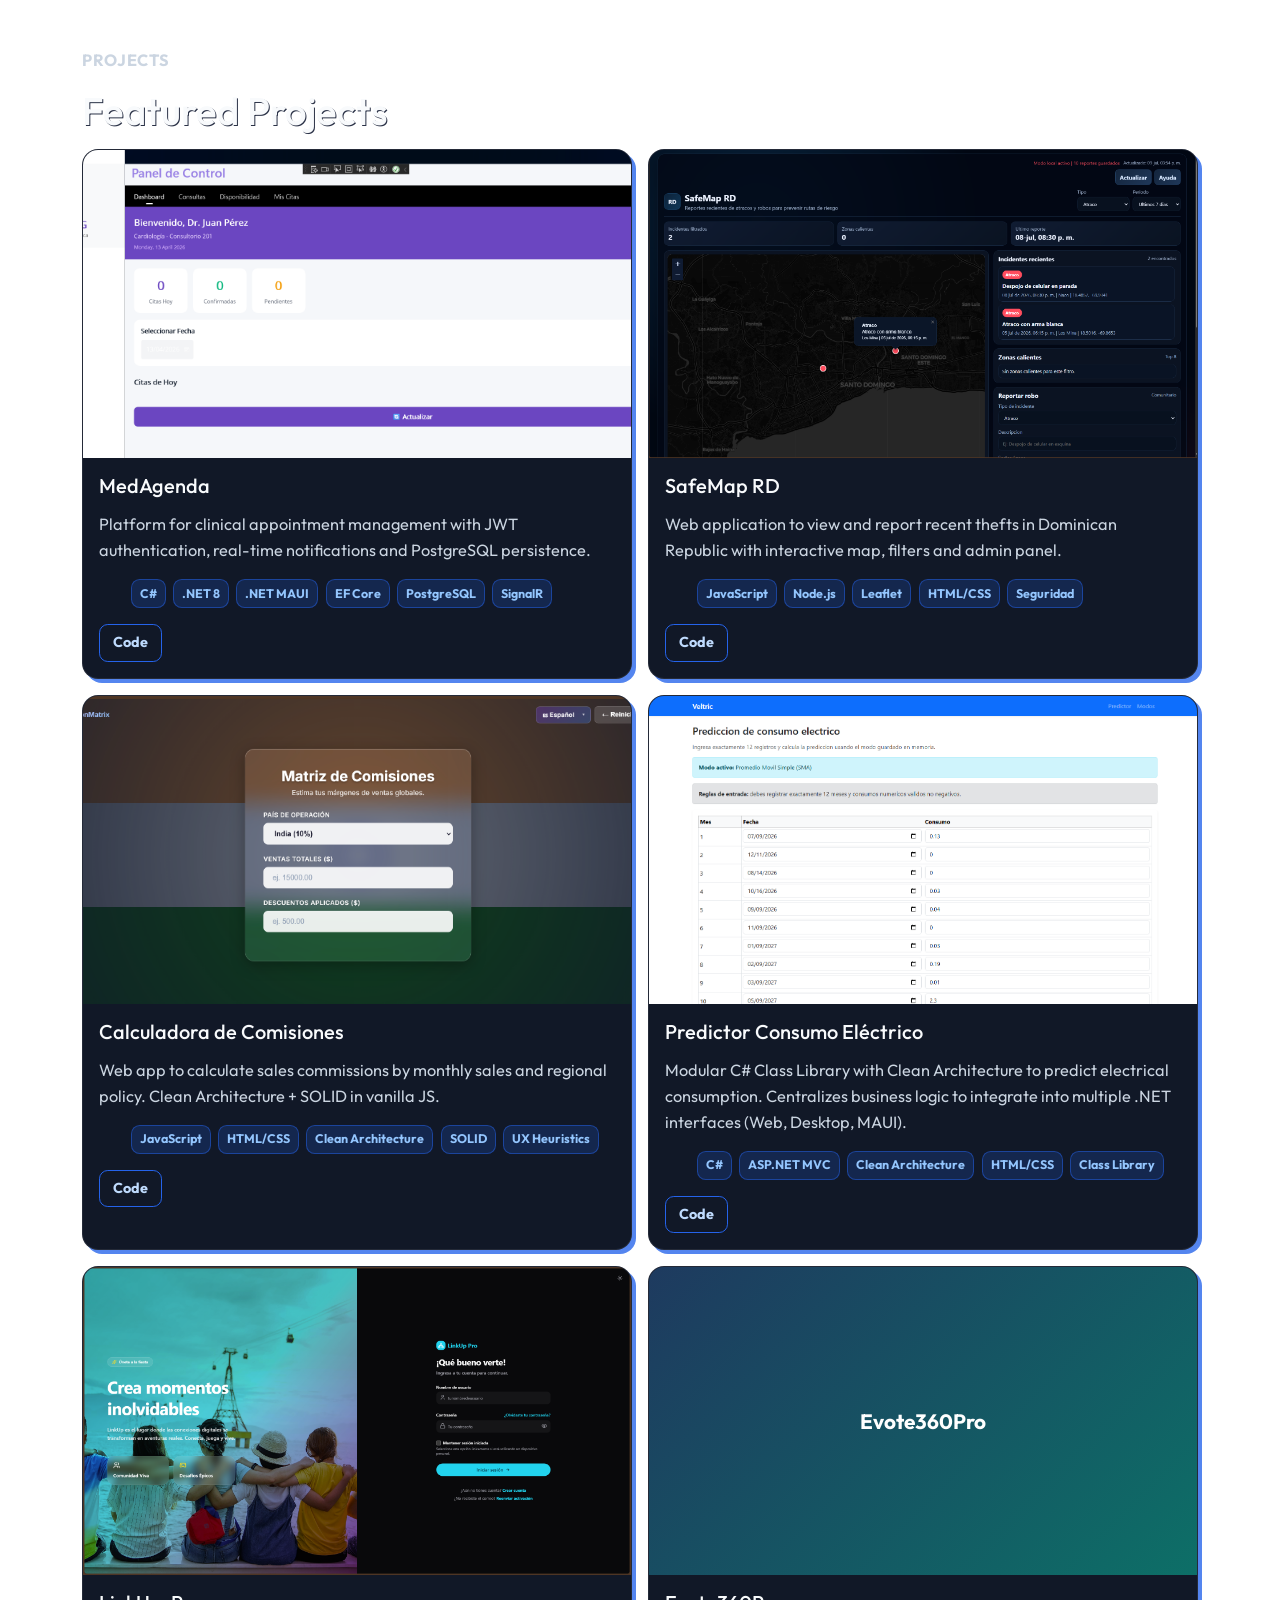
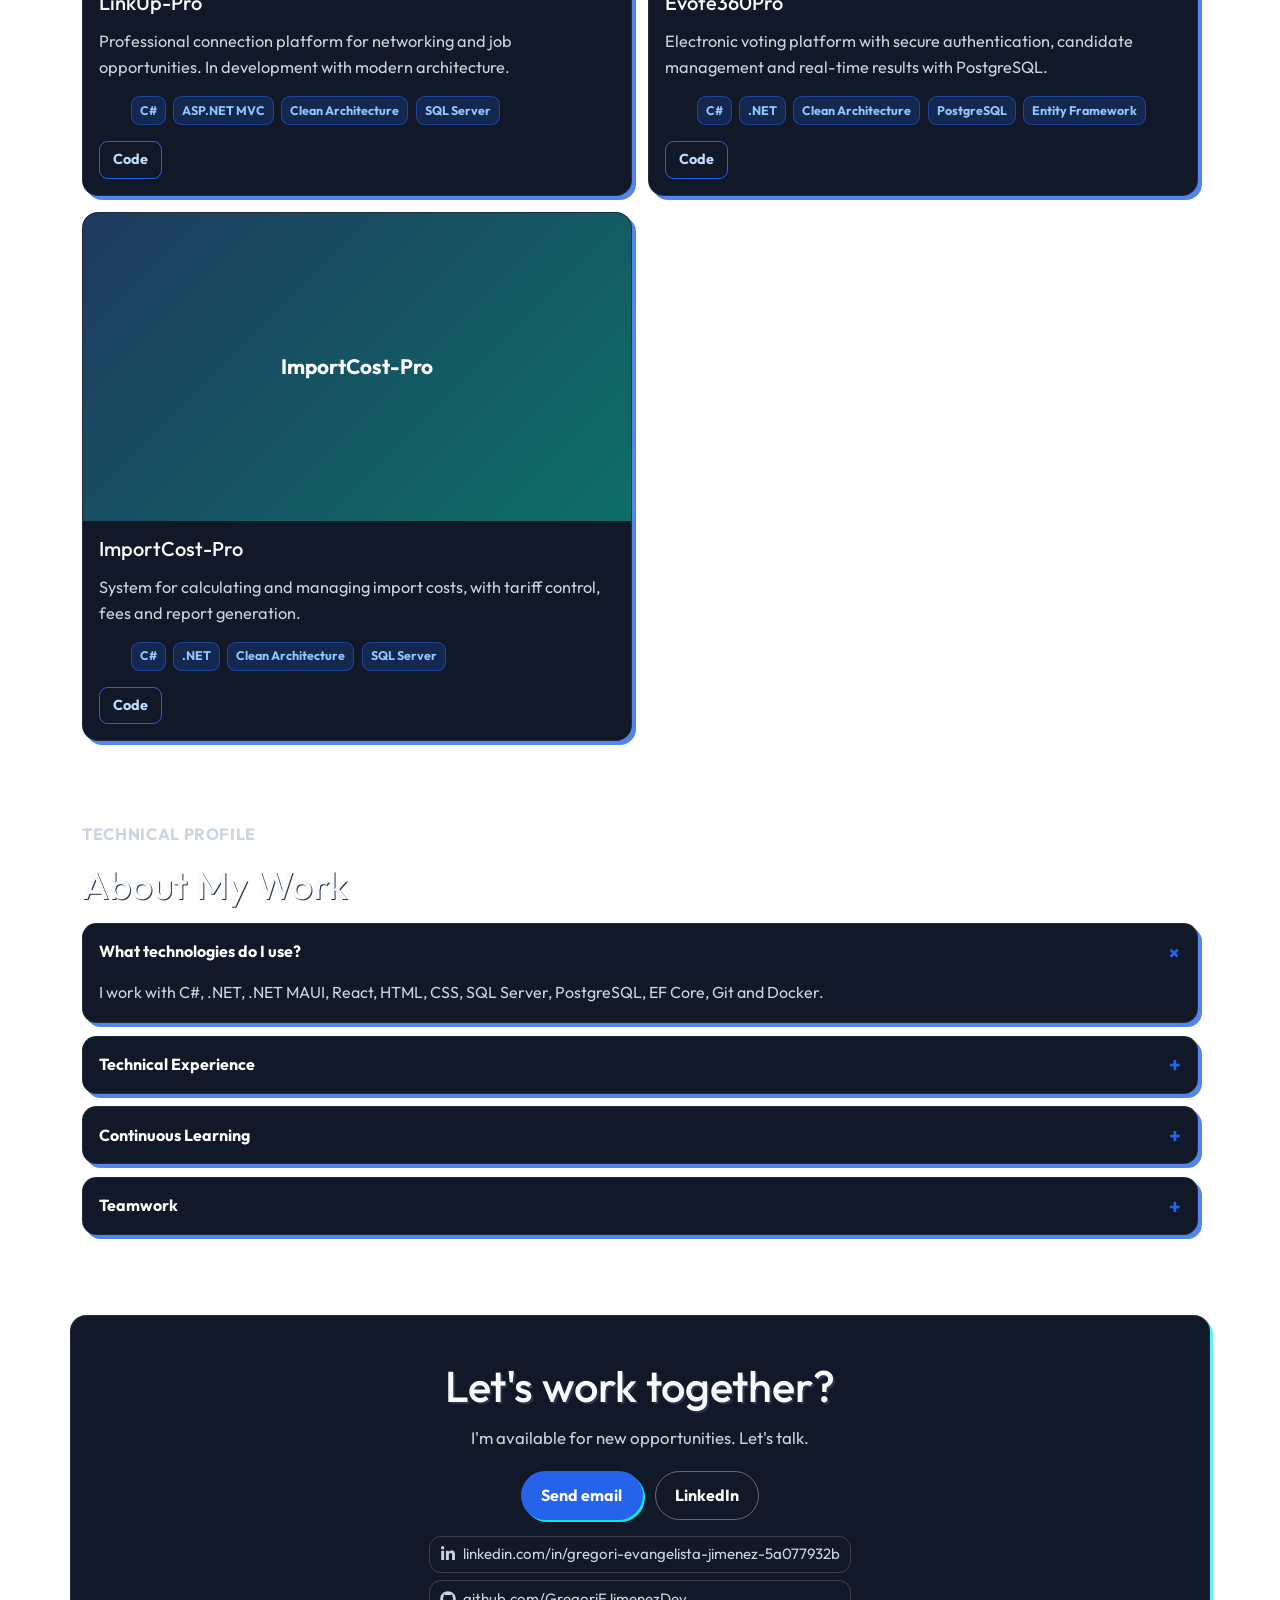
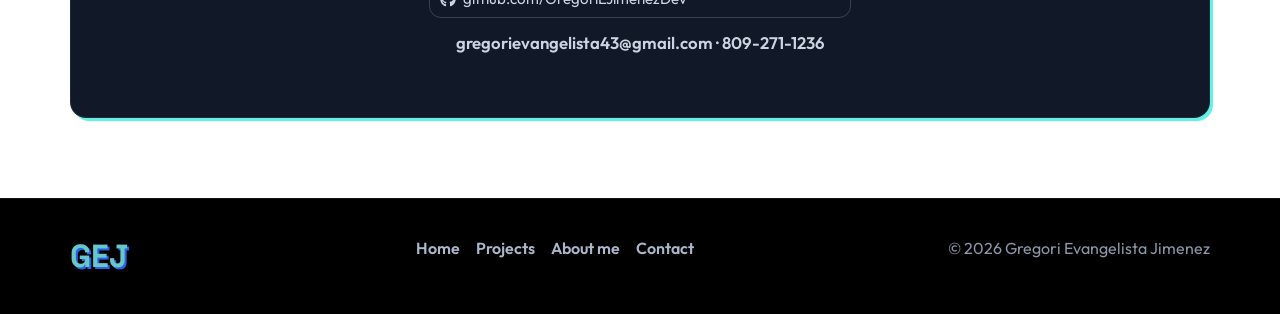
==== commit ce233d0b: "experience and skills update.d" ====
--- a/index.html
+++ b/index.html
@@ -152,7 +152,7 @@
                         </div>
                     </article>
 
-                    <article class="project-card">
+                    <!-- <article class="project-card">
                         <div class="project-image project-image-fallback">
                             <span>GRFacturacion</span>
                         </div>
@@ -172,7 +172,7 @@
                                 <a href="https://github.com/GregoriEJimenezDev/GRFacturacion_Sistema" target="_blank" rel="noreferrer" data-i18n="code-link">Codigo</a>
                             </div>
                         </div>
-                    </article>
+                    </article> -->
 
                     <article class="project-card">
                         <img src="safemap-portada.png" alt="SafeMap RD" class="project-image" loading="lazy">
@@ -341,7 +341,7 @@
                             <span class="faq-symbol">+</span>
                         </button>
                         <div class="faq-answer" data-i18n="faq-3-a">
-                            Mantengo aprendizaje continuo en patrones de diseno, arquitectura limpia y mejora de procesos
+                            Mantengo aprendizaje continuo en patrones de disño, arquitectura limpia y mejora de procesos
                             para entregar software confiable en entornos reales.
                         </div>
                     </article>
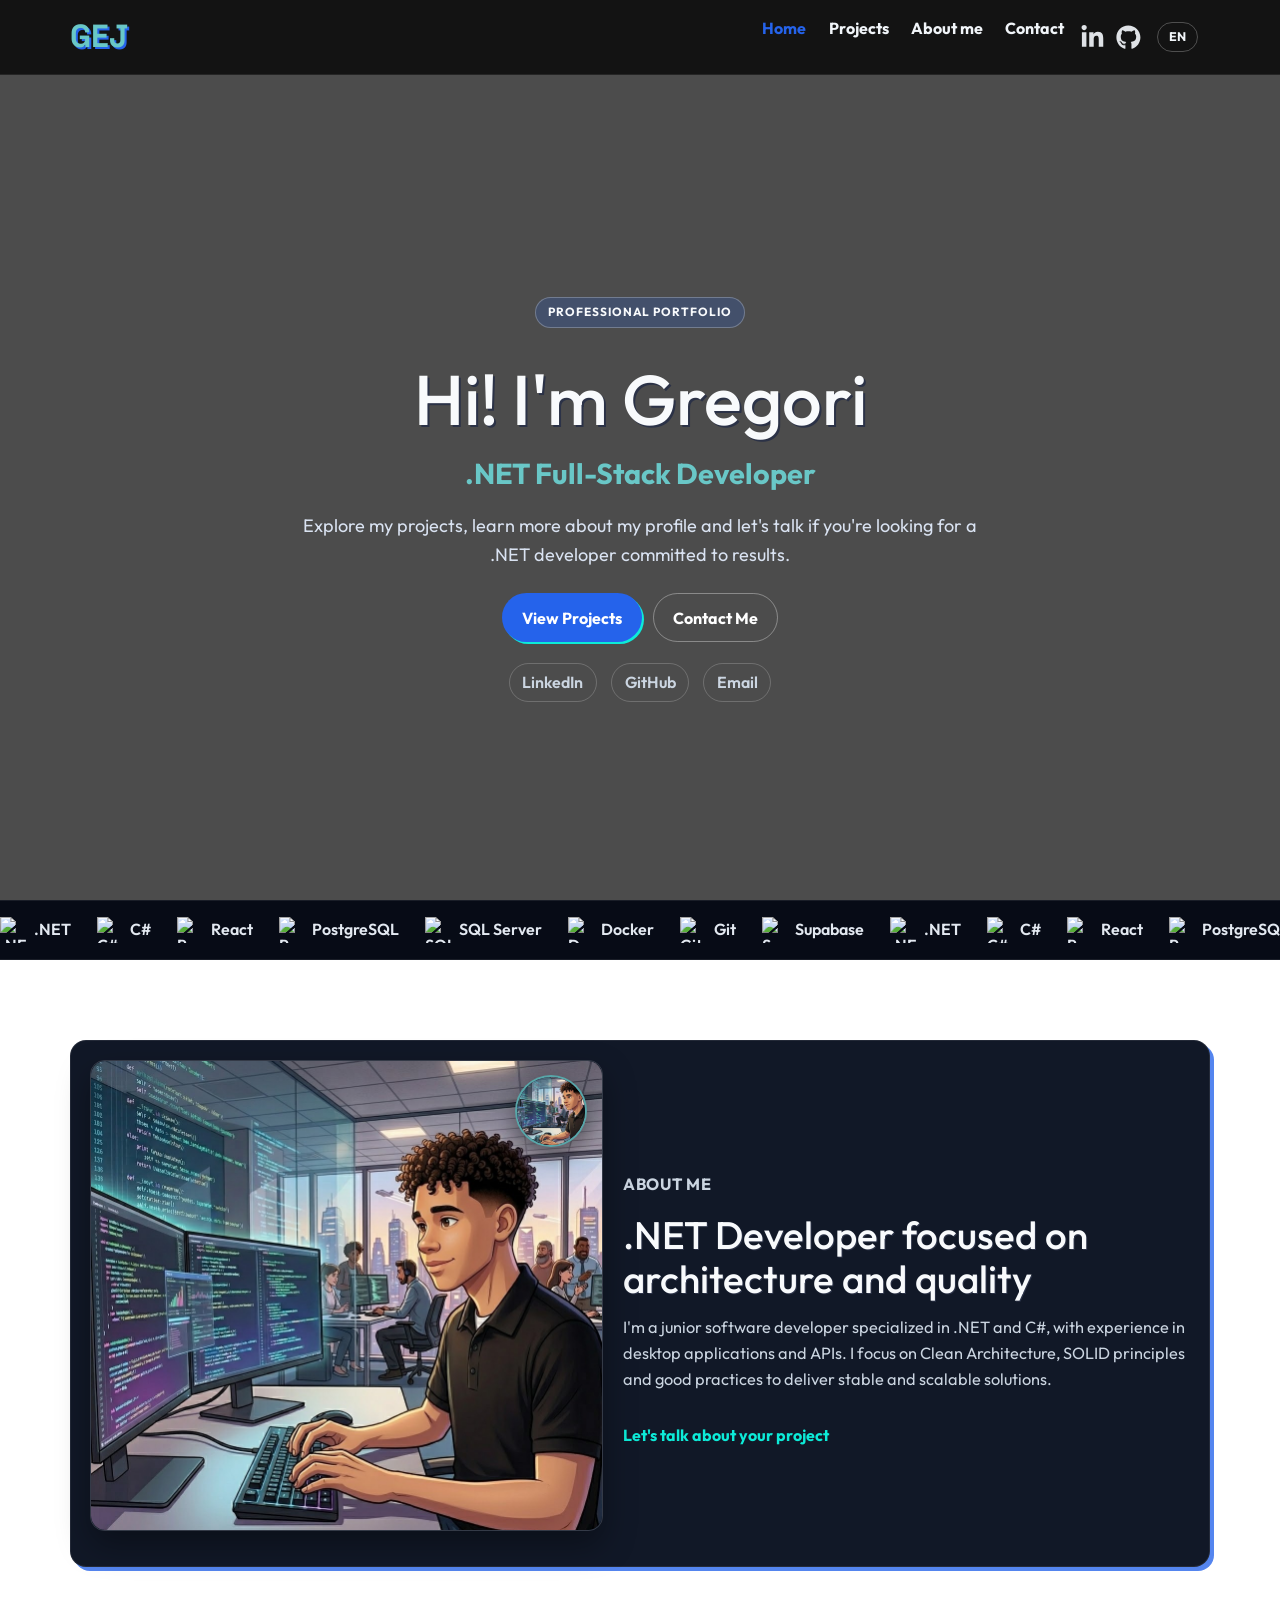
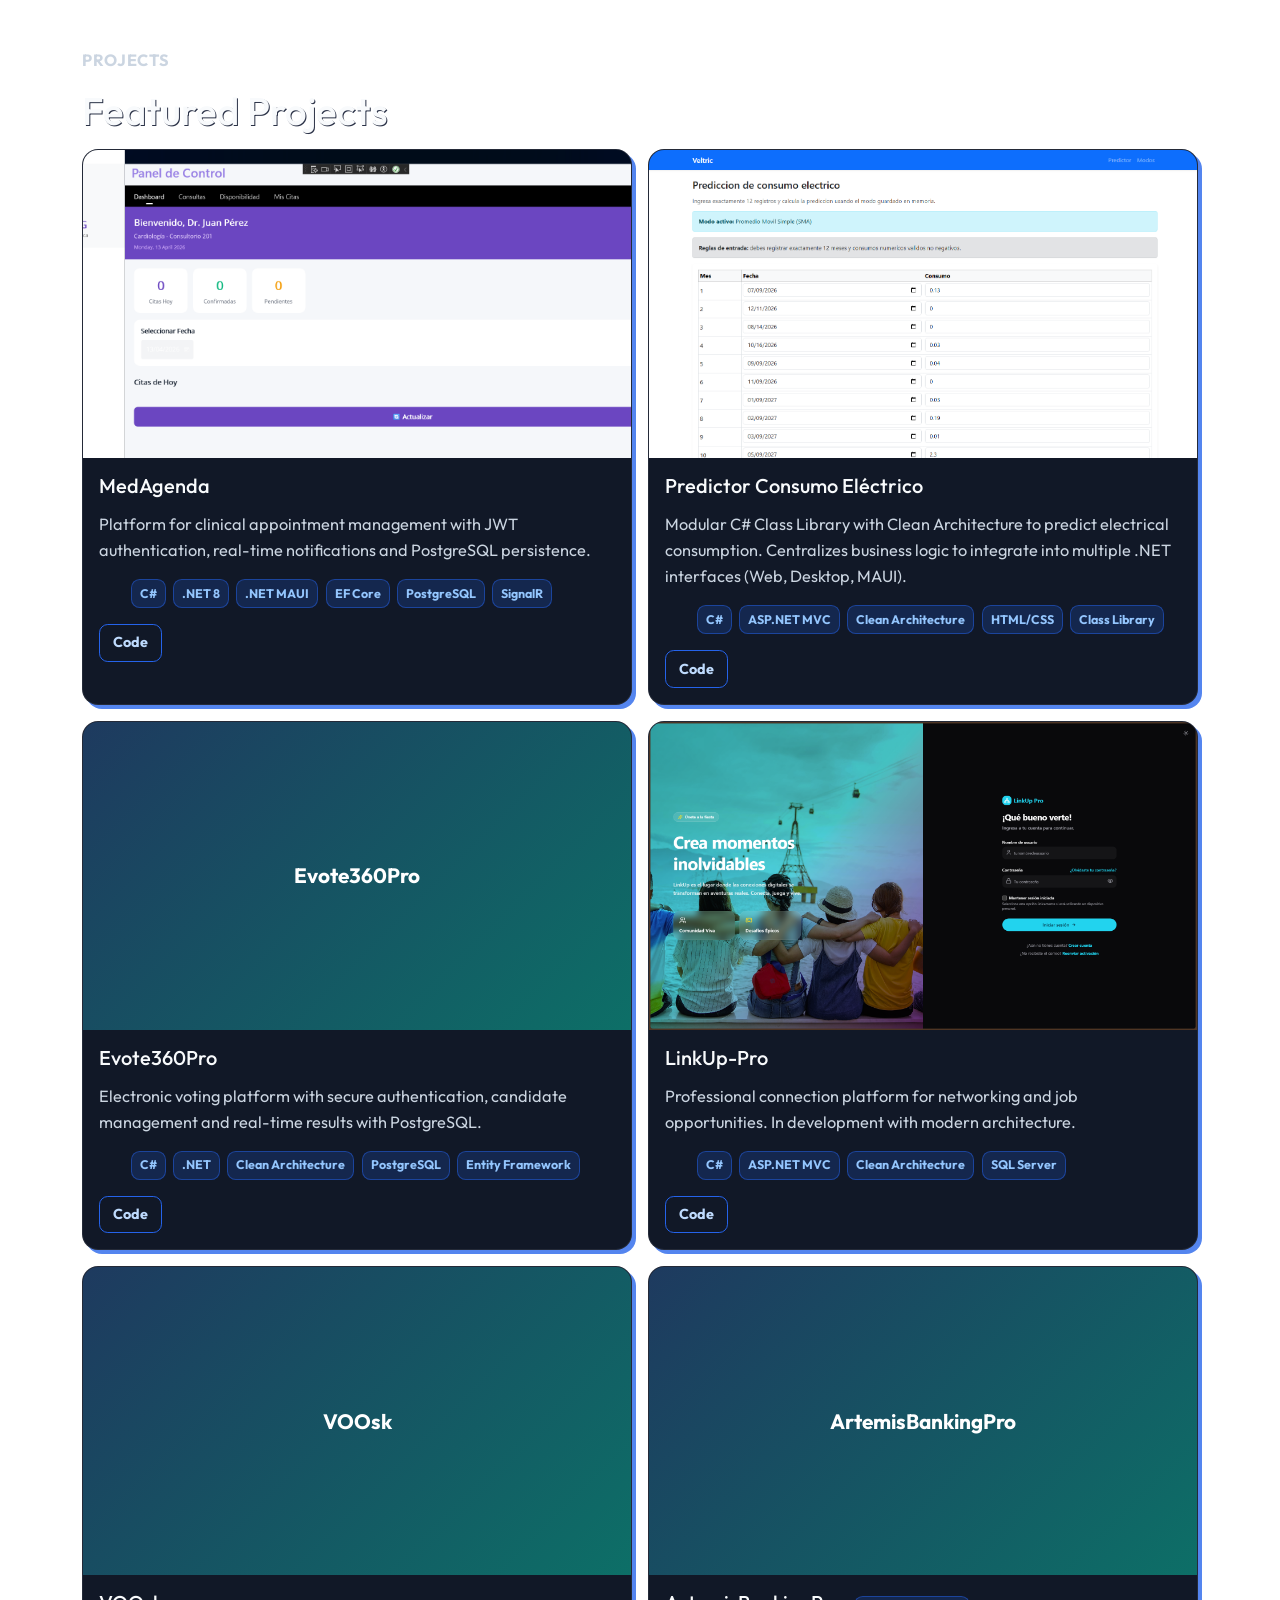
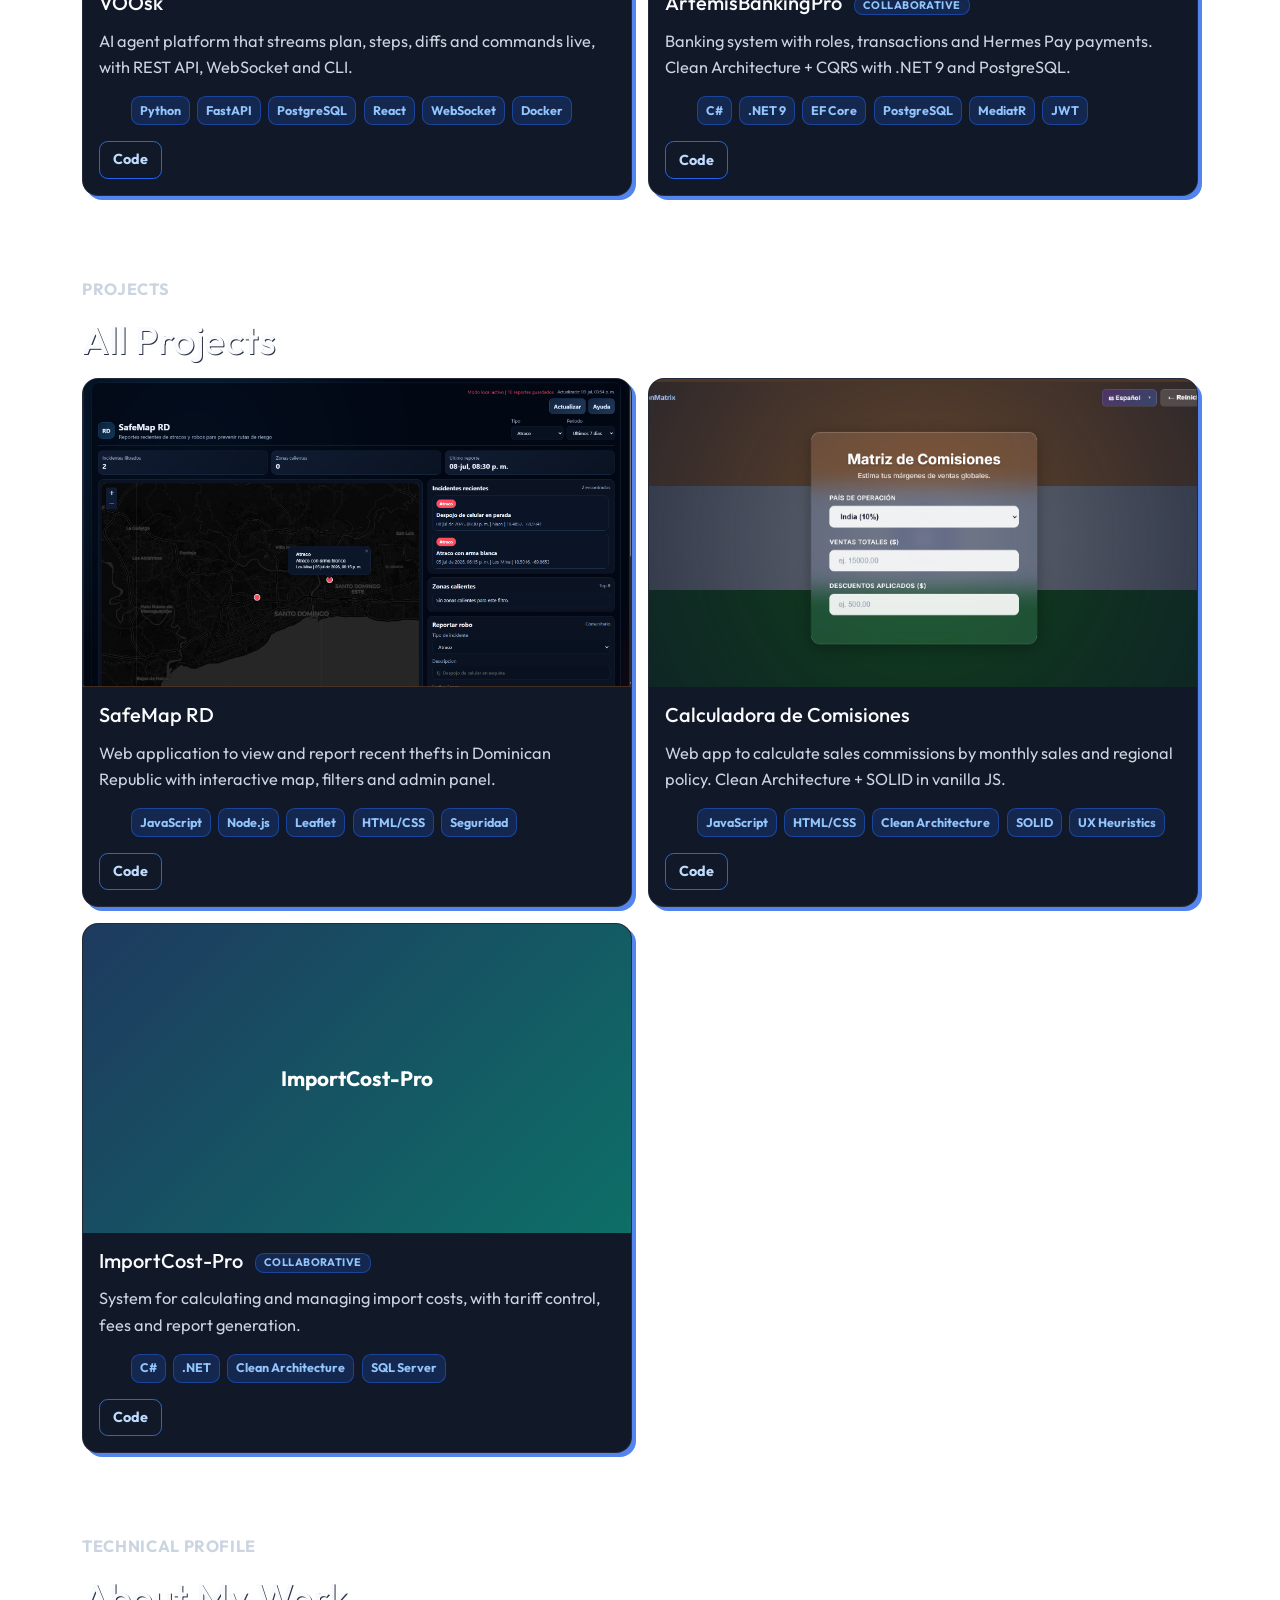
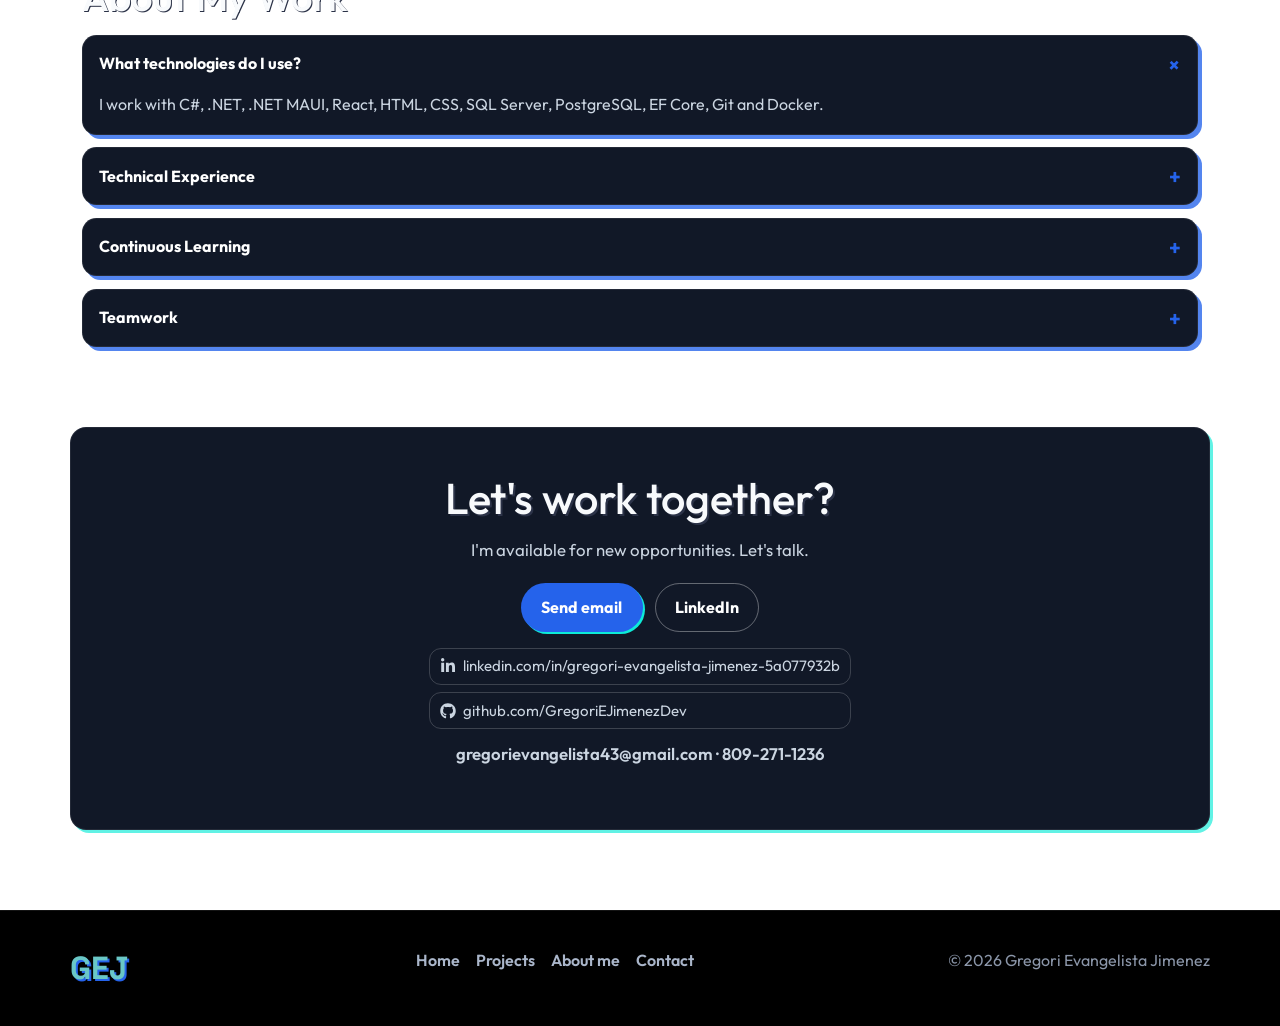
==== commit 97c84939: "Reorganiza destacados (6) y todos los proyectos con render por featured ES/EN" ====
--- a/index.html
+++ b/index.html
@@ -129,180 +129,18 @@
                     <h2 data-i18n="projects-title">Proyectos destacados</h2>
                 </div>
 
-                <div class="project-grid">
-                    <article class="project-card">
-                        <img src="medagenda-portada.png" alt="MedAgenda" class="project-image" loading="lazy">
-                        <div class="project-content">
-                            <h3>MedAgenda</h3>
-                            <p data-i18n="project-1-desc">
-                                Plataforma para gestion de consultas clinicas con autenticacion JWT,
-                                notificaciones en tiempo real y persistencia en PostgreSQL.
-                            </p>
-                            <ul class="tag-list">
-                                <li>C#</li>
-                                <li>.NET 8</li>
-                                <li>.NET MAUI</li>
-                                <li>EF Core</li>
-                                <li>PostgreSQL</li>
-                                <li>SignalR</li>
-                            </ul>
-                            <div class="project-actions">
-                                <a href="https://github.com/Johanvasquezdev/MedAgenda" target="_blank" rel="noreferrer" data-i18n="code-link">Codigo</a>
-                            </div>
-                        </div>
-                    </article>
-
-                    <!-- <article class="project-card">
-                        <div class="project-image project-image-fallback">
-                            <span>GRFacturacion</span>
-                        </div>
-                        <div class="project-content">
-                            <h3>GRFacturacion</h3>
-                            <p data-i18n="project-2-desc">
-                                Sistema de escritorio para facturacion, clientes y recibos.
-                                Integra SQL Server, reglas de negocio y estructura orientada a mantenimiento.
-                            </p>
-                            <ul class="tag-list">
-                                <li>C#</li>
-                                <li>Windows Forms</li>
-                                <li>SQL Server</li>
-                                <li>POO</li>
-                            </ul>
-                            <div class="project-actions">
-                                <a href="https://github.com/GregoriEJimenezDev/GRFacturacion_Sistema" target="_blank" rel="noreferrer" data-i18n="code-link">Codigo</a>
-                            </div>
-                        </div>
-                    </article> -->
-
-                    <article class="project-card">
-                        <img src="safemap-portada.png" alt="SafeMap RD" class="project-image" loading="lazy">
-                        <div class="project-content">
-                            <h3>SafeMap RD</h3>
-                            <p data-i18n="project-3-desc">
-                                Aplicación web para visualizar y reportar robos recientes en
-                                República Dominicana con mapa interactivo, filtros y panel admin.
-                            </p>
-                            <ul class="tag-list">
-                                <li>JavaScript</li>
-                                <li>Node.js</li>
-                                <li>Leaflet</li>
-                                <li>HTML/CSS</li>
-                                <li>Seguridad</li>
-                            </ul>
-                            <div class="project-actions">
-                                <a href="https://github.com/GregoriEJimenezDev/Safety" target="_blank" rel="noreferrer" data-i18n="code-link">Codigo</a>
-                            </div>
-                        </div>
-                    </article>
-
-                    <article class="project-card">
-                        <img src="CalculadorComision.png" alt="Calculadora de Comisiones" class="project-image" loading="lazy">
-                        <div class="project-content">
-                            <h3>Calculadora de Comisiones</h3>
-                            <p data-i18n="project-4-desc">
-                                App web para calcular comisiones de vendedores por ventas mensuales
-                                y política regional. Clean Architecture + SOLID en vanilla JS.
-                            </p>
-                            <ul class="tag-list">
-                                <li>JavaScript</li>
-                                <li>HTML/CSS</li>
-                                <li>Clean Architecture</li>
-                                <li>SOLID</li>
-                                <li>UX Heuristics</li>
-                            </ul>
-                            <div class="project-actions">
-                                <a href="https://github.com/GregoriEJimenezDev/CalculadoraComisionVentas" target="_blank" rel="noreferrer" data-i18n="code-link">Codigo</a>
-                            </div>
-                        </div>
-                    </article>
-
-                    <article class="project-card">
-                        <img src="ConsumoElectrico.png" alt="Predictor Consumo Eléctrico" class="project-image" loading="lazy">
-                        <div class="project-content">
-                            <h3>Predictor Consumo Eléctrico</h3>
-                            <p data-i18n="project-5-desc">
-                                Class Library modular en C# con Clean Architecture para predecir
-                                consumo eléctrico. Centraliza la lógica de negocio para integrarse
-                                en múltiples interfaces .NET (Web, Desktop, MAUI).
-                            </p>
-                            <ul class="tag-list">
-                                <li>C#</li>
-                                <li>ASP.NET MVC</li>
-                                <li>Clean Architecture</li>
-                                <li>HTML/CSS</li>
-                                <li>Class Library</li>
-                            </ul>
-                            <div class="project-actions">
-                                <a href="https://github.com/GregoriEJimenezDev/PredicadorConsumoElectrico" target="_blank" rel="noreferrer" data-i18n="code-link">Codigo</a>
-                            </div>
-                        </div>
-                    </article>
-
-                    <article class="project-card">
-                        <img src="linkPro.png" alt="LinkUp-Pro" class="project-image" loading="lazy">
-                        <div class="project-content">
-                            <h3>LinkUp-Pro</h3>
-                            <p data-i18n="project-6-desc">
-                                Plataforma de conexión profesional para networking y
-                                oportunidades laborales. En desarrollo con arquitectura moderna.
-                            </p>
-                            <ul class="tag-list">
-                                <li>C#</li>
-                                <li>ASP.NET MVC</li>
-                                <li>Clean Architecture</li>
-                                <li>SQL Server</li>
-                            </ul>
-                            <div class="project-actions">
-                                <a href="https://github.com/GregoriEJimenezDev/LinkUp-Pro" target="_blank" rel="noreferrer" data-i18n="code-link">Codigo</a>
-                            </div>
-                        </div>
-                    </article>
-
-                    <article class="project-card">
-                        <div class="project-image project-image-fallback">
-                            <span>Evote360Pro</span>
-                        </div>
-                        <div class="project-content">
-                            <h3>Evote360Pro</h3>
-                            <p data-i18n="project-7-desc">
-                                Plataforma de votación electrónica con autenticación segura,
-                                gestión de candidatos y resultados en tiempo real con PostgreSQL.
-                            </p>
-                            <ul class="tag-list">
-                                <li>C#</li>
-                                <li>.NET</li>
-                                <li>Clean Architecture</li>
-                                <li>PostgreSQL</li>
-                                <li>Entity Framework</li>
-                            </ul>
-                            <div class="project-actions">
-                                <a href="https://github.com/GregoriEJimenezDev/Evote360Pro" target="_blank" rel="noreferrer" data-i18n="code-link">Codigo</a>
-                            </div>
-                        </div>
-                    </article>
-
-                    <article class="project-card">
-                        <div class="project-image project-image-fallback">
-                            <span>ImportCost-Pro</span>
-                        </div>
-                        <div class="project-content">
-                            <h3>ImportCost-Pro</h3>
-                            <p data-i18n="project-8-desc">
-                                Sistema para cálculo y gestión de costos de importación,
-                                con control de aranceles, tasas y generación de reportes.
-                            </p>
-                            <ul class="tag-list">
-                                <li>C#</li>
-                                <li>.NET</li>
-                                <li>Clean Architecture</li>
-                                <li>SQL Server</li>
-                            </ul>
-                            <div class="project-actions">
-                                <a href="https://github.com/Johanvasquezdev/ImportCost-Pro" target="_blank" rel="noreferrer" data-i18n="code-link">Codigo</a>
-                            </div>
-                        </div>
-                    </article>
-                </div>
+                <div class="project-grid" id="featuredGrid"></div>
+            </div>
+        </section>
+
+        <section class="section reveal" id="proyectos-todos">
+            <div class="container">
+                <div class="section-head">
+                    <p class="section-kicker" data-i18n="projects-all-kicker">Proyectos</p>
+                    <h2 data-i18n="projects-all-title">Todos los proyectos</h2>
+                </div>
+
+                <div class="project-grid" id="projectsGrid"></div>
             </div>
         </section>
 
--- a/styles.css
+++ b/styles.css
@@ -480,10 +480,26 @@
 .project-image-fallback {
     display: grid;
     place-items: center;
+    aspect-ratio: 16 / 9;
     background: linear-gradient(135deg, #1e3a5f, #0d6f67);
     color: #fff;
     font-size: 1.3rem;
     font-weight: 700;
+}
+
+.collab-badge {
+    display: inline-block;
+    vertical-align: middle;
+    margin-left: 0.5rem;
+    font-size: 0.68rem;
+    font-weight: 700;
+    letter-spacing: 0.04em;
+    text-transform: uppercase;
+    color: #93c5fd;
+    background: rgba(37, 99, 235, 0.2);
+    border: 1px solid rgba(37, 99, 235, 0.5);
+    border-radius: 0.55rem;
+    padding: 0.15rem 0.5rem;
 }
 
 .project-content {
